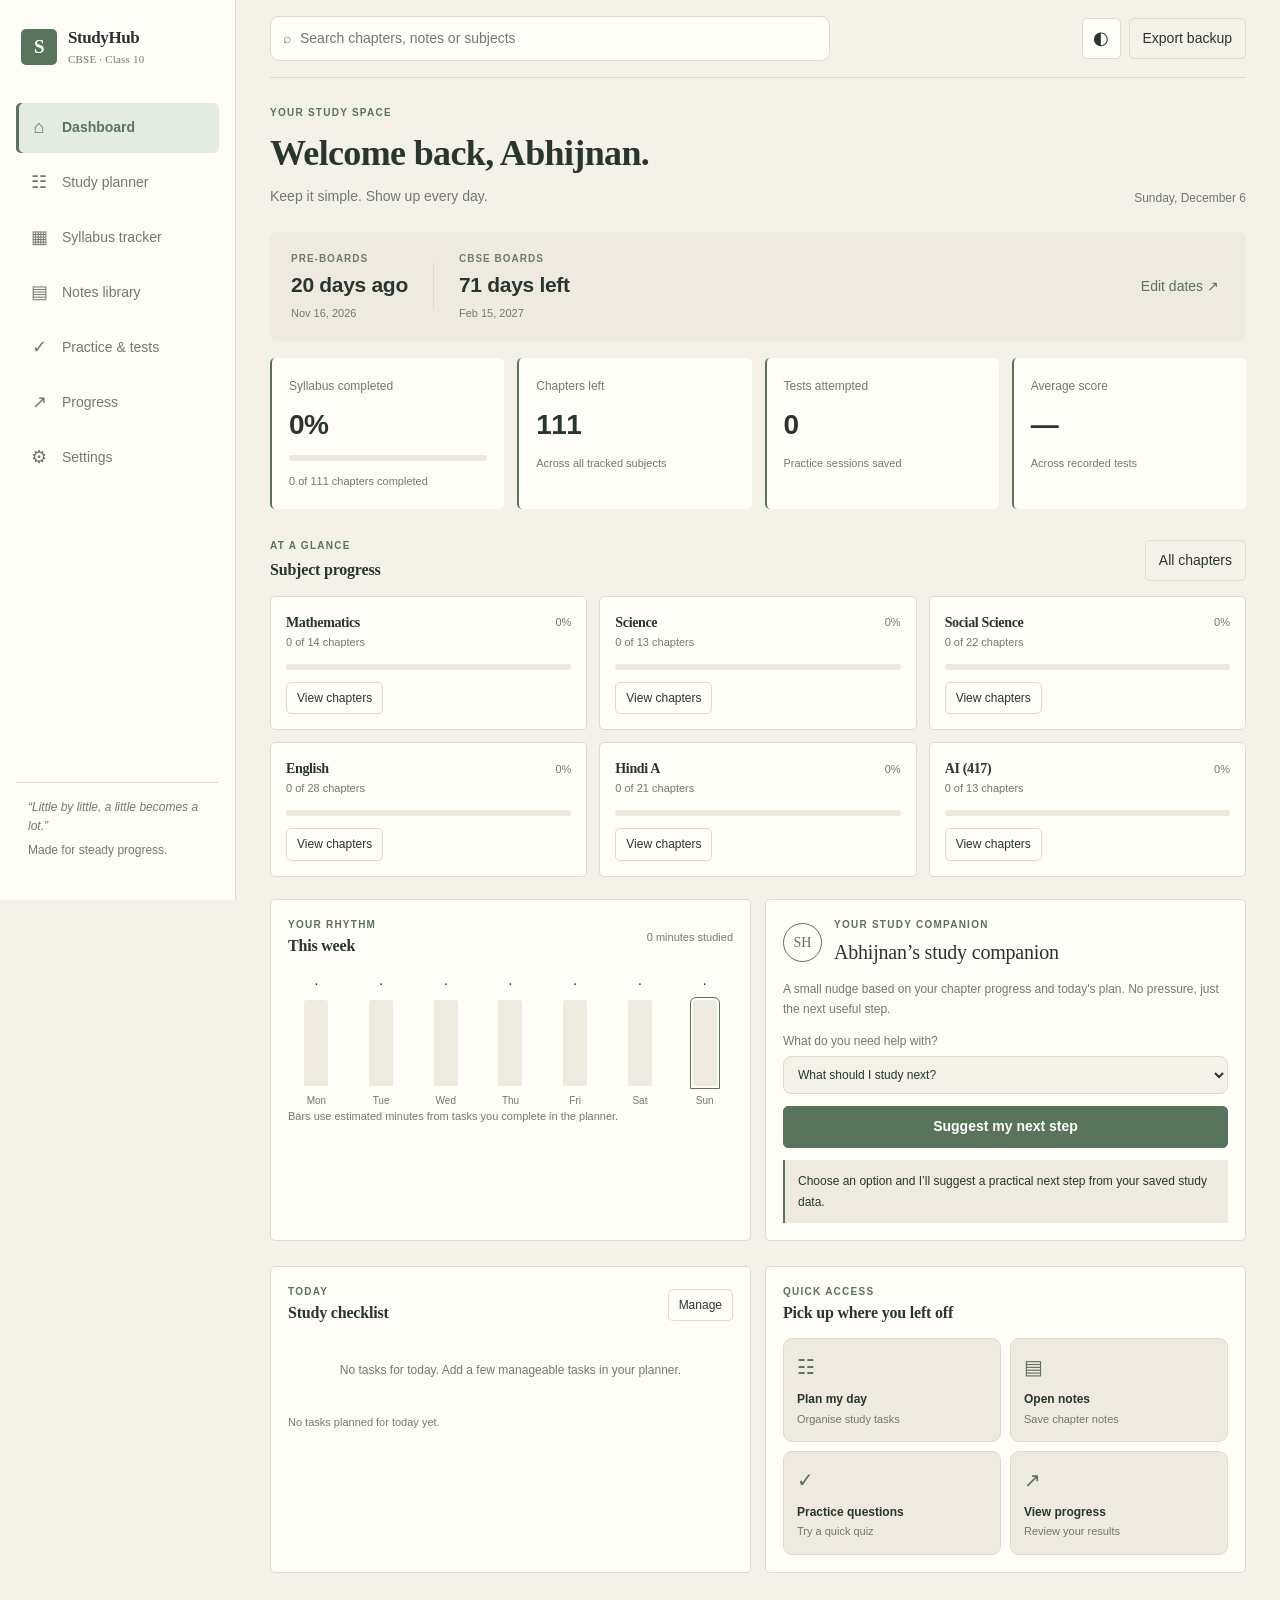
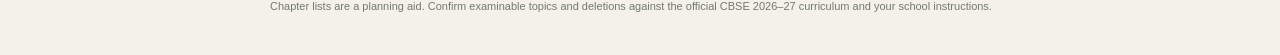
==== studyhub/index.html @ acb99107 "Fix StudyHub dynamic welcome heading" ====
<!doctype html>
<html lang="en">
<head>
  <meta charset="utf-8">
  <meta name="viewport" content="width=device-width, initial-scale=1">
  <meta name="description" content="A personal CBSE Class 10 study planner, syllabus tracker, notes library and practice log.">
  <title>StudyHub — Class 10</title>
  <link rel="stylesheet" href="style.css">
</head>
<body>
  <aside class="sidebar" id="sidebar">
    <a class="brand" href="#" data-page="dashboard"><span class="brand-mark">S</span><span>StudyHub<small>CBSE · Class 10</small></span></a>
    <nav class="nav" aria-label="Main navigation">
      <button class="nav-link active" data-page="dashboard"><span>⌂</span> Dashboard</button>
      <button class="nav-link" data-page="planner"><span>☷</span> Study planner</button>
      <button class="nav-link" data-page="syllabus"><span>▦</span> Syllabus tracker</button>
      <button class="nav-link" data-page="notes"><span>▤</span> Notes library</button>
      <button class="nav-link" data-page="practice"><span>✓</span> Practice & tests</button>
      <button class="nav-link" data-page="progress"><span>↗</span> Progress</button>
      <button class="nav-link" data-page="settings"><span>⚙</span> Settings</button>
    </nav>
    <div class="sidebar-bottom">
      <p>“Little by little, a little becomes a lot.”</p>
      <span>Made for steady progress.</span>
    </div>
  </aside>

  <main class="main">
    <header class="topbar">
      <button class="mobile-menu" id="mobileMenu" aria-label="Toggle navigation">☰</button>
      <label class="search-wrap"><span>⌕</span><input id="globalSearch" type="search" placeholder="Search chapters, notes or subjects"></label>
      <div class="top-actions">
        <button class="icon-button" id="themeToggle" title="Switch theme" aria-label="Switch theme">◐</button>
        <button class="button button-outline" id="exportData">Export backup</button>
      </div>
    </header>

    <section class="page active" id="page-dashboard">
      <div class="welcome-row">
        <div><p class="eyebrow">YOUR STUDY SPACE</p><h1 id="greeting">Welcome back, Student.</h1><p class="muted">Keep it simple. Show up every day.</p></div>
        <div class="date-label" id="todayLabel"></div>
      </div>
      <div class="exam-strip">
        <div><span class="exam-label">PRE-BOARDS</span><strong id="preboardCountdown">Set a date</strong><small id="preboardDateLabel">Add your exam date in settings</small></div>
        <div class="exam-divider"></div>
        <div><span class="exam-label">CBSE BOARDS</span><strong id="boardCountdown">Set a date</strong><small id="boardDateLabel">15 February 2027</small></div>
        <button class="text-button" data-open="settings">Edit dates ↗</button>
      </div>
      <div class="stats-grid">
        <article class="stat-card"><span class="stat-title">Syllabus completed</span><div class="stat-number" id="overallPercent">0%</div><div class="progress"><span id="overallProgressBar"></span></div><small id="chapterCountText">0 of 0 chapters completed</small></article>
        <article class="stat-card"><span class="stat-title">Chapters left</span><div class="stat-number" id="remainingCount">0</div><small>Across all tracked subjects</small></article>
        <article class="stat-card"><span class="stat-title">Tests attempted</span><div class="stat-number" id="testsAttempted">0</div><small>Practice sessions saved</small></article>
        <article class="stat-card"><span class="stat-title">Average score</span><div class="stat-number" id="averageScore">—</div><small>Across recorded tests</small></article>
      </div>

      <div class="section-heading"><div><p class="eyebrow">AT A GLANCE</p><h2>Subject progress</h2></div><button class="button button-outline" data-open="syllabus">All chapters</button></div>
      <div class="subject-grid" id="subjectOverview"></div>

      <div class="personal-study-row">
        <section class="panel week-panel">
          <div class="section-heading compact"><div><p class="eyebrow">YOUR RHYTHM</p><h2>This week</h2></div><span class="muted small-text" id="weekTotal">0 minutes studied</span></div>
          <div class="week-bars" id="weekBars" aria-label="Weekly completed study time"></div>
          <p class="muted small-text">Bars use estimated minutes from tasks you complete in the planner.</p>
        </section>
        <section class="panel assistant-panel">
          <div class="assistant-top"><span class="assistant-stamp">SH</span><div><p class="eyebrow">YOUR STUDY COMPANION</p><h2 id="assistantHeading">A little help for today</h2></div></div>
          <p class="muted assistant-intro">A small nudge based on your chapter progress and today's plan. No pressure, just the next useful step.</p>
          <label class="form-label assistant-label">What do you need help with?
            <select id="assistantIntent">
              <option value="next">What should I study next?</option>
              <option value="revise">Help me plan revision</option>
              <option value="weak">Find chapters I have not finished</option>
              <option value="motivate">I feel behind. Help me start.</option>
            </select>
          </label>
          <button class="button button-primary" id="askCompanion">Suggest my next step</button>
          <div id="assistantReply" class="assistant-reply" aria-live="polite">Choose an option and I’ll suggest a practical next step from your saved study data.</div>
        </section>
      </div>
      <div class="dashboard-bottom">
        <section class="panel">
          <div class="section-heading compact"><div><p class="eyebrow">TODAY</p><h2>Study checklist</h2></div><button class="button button-small" data-open="planner">Manage</button></div>
          <div id="dashboardTasks" class="task-list"></div>
          <p class="muted small-text" id="taskProgressText">Add a task to get started.</p>
        </section>
        <section class="panel">
          <div class="section-heading compact"><div><p class="eyebrow">QUICK ACCESS</p><h2>Pick up where you left off</h2></div></div>
          <div class="quick-links">
            <button data-open="planner"><span>☷</span><b>Plan my day</b><small>Organise study tasks</small></button>
            <button data-open="notes"><span>▤</span><b>Open notes</b><small>Save chapter notes</small></button>
            <button data-open="practice"><span>✓</span><b>Practice questions</b><small>Try a quick quiz</small></button>
            <button data-open="progress"><span>↗</span><b>View progress</b><small>Review your results</small></button>
          </div>
        </section>
      </div>
      <p class="disclaimer">Chapter lists are a planning aid. Confirm examinable topics and deletions against the official CBSE 2026–27 curriculum and your school instructions.</p>
    </section>

    <section class="page" id="page-planner">
      <div class="page-heading"><p class="eyebrow">MAKE TIME FOR WHAT MATTERS</p><h1>Study planner</h1><p class="muted">Add tasks, tick them off, and build a realistic daily routine.</p></div>
      <section class="panel">
        <h2 class="panel-title">Add a study task</h2>
        <form id="taskForm" class="form-grid">
          <label class="wide-field">Task name<input id="taskName" required maxlength="140" placeholder="e.g. Revise Carbon and its Compounds"></label>
          <label>Subject<select id="taskSubject"></select></label>
          <label>Study date<input id="taskDate" type="date" required></label>
          <label>Estimated time<select id="taskDuration"><option value="20">20 minutes</option><option value="30">30 minutes</option><option value="45" selected>45 minutes</option><option value="60">1 hour</option><option value="90">1.5 hours</option><option value="120">2 hours</option></select></label>
          <div class="form-actions"><button class="button button-primary" type="submit">Add task</button><button class="button button-outline" type="button" id="suggestTasks">Suggest unfinished chapters</button></div>
        </form>
      </section>
      <section class="panel section-gap"><div class="section-heading compact"><div><h2>Your tasks</h2><p class="muted small-text">Tasks are stored in this browser.</p></div><select id="taskFilter" class="select-small"><option value="all">All tasks</option><option value="today">Today</option><option value="open">Not completed</option><option value="done">Completed</option></select></div><div id="plannerTasks" class="task-list"></div></section>
    </section>

    <section class="page" id="page-syllabus">
      <div class="page-heading"><p class="eyebrow">ONE CHAPTER AT A TIME</p><h1>Syllabus tracker</h1><p class="muted">Mark chapters as completed to update your overall progress.</p></div>
      <div class="filter-row"><label class="search-wrap"><span>⌕</span><input id="chapterSearch" type="search" placeholder="Find a chapter"></label><select id="subjectFilter"></select><select id="statusFilter"><option value="all">All statuses</option><option value="todo">To do</option><option value="done">Completed</option></select></div>
      <div class="panel"><div class="section-heading compact"><div><h2 id="syllabusHeading">All subjects</h2><p class="muted small-text" id="syllabusCount"></p></div><button class="button button-outline button-small" id="markVisible">Mark visible complete</button></div><div id="chapterList" class="chapter-list"></div></div>
    </section>

    <section class="page" id="page-notes">
      <div class="page-heading"><p class="eyebrow">YOUR PERSONAL REFERENCE</p><h1>Notes library</h1><p class="muted">Keep summaries, formulas, definitions and mistakes in one place.</p></div>

      <section class="panel prepared-notes-panel">
        <div class="prepared-note-heading">
          <div><p class="eyebrow">THE REVISION DESK</p><h2>Chapter notes, ready when you are</h2><p class="muted">Concise original notes, key points and a practice prompt for every chapter in the tracker.</p></div>
          <span class="note-library-mark">Study<br>notes</span>
        </div>
        <div class="guide-controls">
          <label class="form-label">Subject<select id="guideSubject"></select></label>
          <label class="form-label">Chapter<select id="guideChapter"></select></label>
        </div>
        <article id="guideContent" class="guide-content"><p class="muted">Choose a subject and chapter to read the notes.</p></article>
        <div class="guide-actions">
          <button class="button button-primary" id="copyGuideToEditor">Copy to my notes editor</button>
          <button class="button button-outline" id="downloadGuideNote">Download notes (.txt)</button>
          <button class="button button-outline" id="scheduleGuideRevision">Add revision task</button>
        </div>
        <p class="guide-disclaimer">Original revision summaries for learning support. Confirm examinable topics against the official CBSE 2026–27 syllabus and your school’s instructions.</p>
      </section>
      <div class="notes-layout">
        <section class="panel">
          <label class="form-label">Subject<select id="notesSubject"></select></label>
          <label class="form-label">Chapter<select id="notesChapter"></select></label>
          <label class="form-label">Your notes<textarea id="notesEditor" rows="14" placeholder="Write your notes here. Changes are saved when you press Save notes."></textarea></label>
          <div class="form-actions"><button class="button button-primary" id="saveNotes">Save notes</button><button class="button button-outline" id="insertNotesTemplate">Insert revision template</button></div>
          <p class="small-text muted" id="notesStatus">Notes are saved locally in your browser.</p>
        </section>
        <aside class="panel note-guide"><h2>Simple revision template</h2><ol><li><b>Main idea</b><br><span class="muted">Explain the concept in your own words.</span></li><li><b>Key facts and formulas</b><br><span class="muted">Keep essentials easy to scan.</span></li><li><b>Examples and diagrams</b><br><span class="muted">Add one useful example.</span></li><li><b>Mistakes to avoid</b><br><span class="muted">Record errors from practice.</span></li><li><b>Revise again</b><br><span class="muted">Write the next revision date.</span></li></ol></aside>
      </div>
    </section>

    <section class="page" id="page-practice">
      <div class="page-heading"><p class="eyebrow">PRACTICE MAKES PROGRESS</p><h1>Practice & tests</h1><p class="muted">Use the starter quizzes for quick revision, or record a score from a test you completed offline.</p></div>
      <div class="quiz-options">
        <article class="panel"><span class="option-icon">01</span><h2>Daily practice</h2><p class="muted">A short mixed set for a daily check-in.</p><button class="button button-primary" data-quiz="daily">Start practice</button></article>
        <article class="panel"><span class="option-icon">02</span><h2>Maths & Science</h2><p class="muted">Starter questions from core concepts.</p><button class="button button-primary" data-quiz="stem">Start practice</button></article>
        <article class="panel"><span class="option-icon">03</span><h2>AI & English</h2><p class="muted">Check basic concepts and terminology.</p><button class="button button-primary" data-quiz="aiEnglish">Start practice</button></article>
      </div>
      <section class="panel section-gap"><div class="section-heading compact"><div><h2 id="quizTitle">Your quiz</h2><p class="muted small-text" id="quizSubtitle">Choose a practice set above.</p></div></div><div id="quizArea" class="muted">Questions and feedback will appear here.</div></section>
      <section class="panel section-gap"><h2>Record an external test</h2><form id="recordTestForm" class="form-grid"><label>Test name<input id="recordName" required placeholder="e.g. School Science test"></label><label>Test date<input id="recordDate" type="date" required></label><label>Marks obtained<input id="recordScore" type="number" min="0" step="0.5" required></label><label>Total marks<input id="recordTotal" type="number" min="1" step="0.5" value="80" required></label><div class="form-actions"><button class="button button-primary" type="submit">Save test result</button></div></form></section>
    </section>

    <section class="page" id="page-progress">
      <div class="page-heading"><p class="eyebrow">LOOK BACK TO MOVE FORWARD</p><h1>Progress report</h1><p class="muted">Review chapter completion and recorded test performance.</p></div>
      <div class="stats-grid three-stats"><article class="stat-card"><span class="stat-title">Tests recorded</span><div class="stat-number" id="progressTestCount">0</div></article><article class="stat-card"><span class="stat-title">Average percentage</span><div class="stat-number" id="progressAverage">—</div></article><article class="stat-card"><span class="stat-title">Best result</span><div class="stat-number" id="progressBest">—</div></article></div>
      <section class="panel section-gap"><h2>Subject completion</h2><div id="subjectProgressRows"></div></section>
      <section class="panel section-gap"><div class="section-heading compact"><h2>Test history</h2><button class="button button-outline button-small" id="clearTestHistory">Clear history</button></div><div id="testHistory"></div></section>
    </section>

    <section class="page" id="page-settings">
      <div class="page-heading"><p class="eyebrow">MAKE STUDYHUB YOURS</p><h1>Settings</h1><p class="muted">Set your exam dates and choose how the site looks.</p></div>
      <section class="panel settings-panel">
        <form id="settingsForm">
          <label class="form-label">Your name<input id="studentName" type="text" maxlength="40" placeholder="Enter your name"></label>
          <label class="form-label">Pre-Board date<input id="preboardDate" type="date"></label>
          <label class="form-label">CBSE Board exam target date<input id="boardDate" type="date"></label>
          <label class="form-label">Daily study target<select id="dailyTarget"><option value="2">2 hours</option><option value="3">3 hours</option><option value="4">4 hours</option><option value="5">5 hours</option><option value="6">6 hours</option><option value="7">7 hours</option></select></label>
          <label class="form-label">Your study companion<select id="assistantStyle"><option value="gentle">Gentle and encouraging</option><option value="direct">Short and direct</option></select></label>
          <label class="form-label">Appearance<select id="themeSelect"><option value="light">Light</option><option value="dark">Dark</option></select></label>
          <div class="form-actions"><button class="button button-primary" type="submit">Save settings</button><button class="button button-outline" type="button" id="resetChapters">Reset chapter checkmarks</button></div>
        </form>
        <div class="info-box"><b>About your data</b><p>Your notes, tasks and progress stay in this browser on this device. Use Export backup before clearing browser data. Cloud sync and AI-generated notes are not included in this local version.</p></div>
        <p class="muted small-text">Check the <a href="https://cbseacademic.nic.in/curriculum_2027.html" target="_blank" rel="noopener">official CBSE 2026–27 curriculum</a> and your school's instructions for the final examinable syllabus.</p>
      </section>
    </section>
  </main>
  <div id="toast" class="toast" role="status" aria-live="polite"></div>
  <script src="notes-data.js"></script>
  <script src="app.js"></script>
</body>
</html>
---- studyhub/style.css ----
/* StudyHub: calm, minimal visual system */
:root{color-scheme:light;--bg:#f5f7fa;--surface:#fff;--surface-soft:#f8fafc;--text:#202b3c;--muted:#748094;--line:#e2e7ee;--accent:#3869bd;--accent-soft:#eaf1fd;--success:#31866b;--warning:#9b6c20;--shadow:0 4px 18px rgba(28,45,72,.035)}
:root[data-theme="dark"]{color-scheme:dark;--bg:#111820;--surface:#19232e;--surface-soft:#202d39;--text:#edf2f7;--muted:#a0adbc;--line:#2d3a48;--accent:#8bb5ff;--accent-soft:#263b58;--success:#75c9a8;--warning:#f0c477;--shadow:0 4px 18px rgba(0,0,0,.08)}
*{box-sizing:border-box}body{margin:0;background:var(--bg);color:var(--text);font:14px/1.55 Inter,-apple-system,BlinkMacSystemFont,"Segoe UI",sans-serif}button,input,select,textarea{font:inherit}button{cursor:pointer}button:focus-visible,input:focus-visible,select:focus-visible,textarea:focus-visible{outline:2px solid var(--accent);outline-offset:2px}a{color:var(--accent)}.sidebar{position:fixed;inset:0 auto 0 0;width:236px;background:var(--surface);border-right:1px solid var(--line);padding:25px 16px;display:flex;flex-direction:column;z-index:5}.brand{display:flex;align-items:center;gap:11px;text-decoration:none;color:var(--text);font-size:17px;font-weight:750;margin:0 5px 35px}.brand small{display:block;color:var(--muted);font-size:11px;font-weight:450;letter-spacing:.2px}.brand-mark{width:36px;height:36px;border-radius:10px;background:var(--accent-soft);color:var(--accent);display:grid;place-items:center;font-size:19px;font-weight:800}.nav{display:grid;gap:5px}.nav-link{border:0;background:transparent;text-align:left;padding:11px 13px;border-radius:9px;color:var(--muted);display:flex;gap:13px;align-items:center}.nav-link span{font-size:18px;width:20px;text-align:center}.nav-link:hover{background:var(--surface-soft);color:var(--text)}.nav-link.active{background:var(--accent-soft);color:var(--accent);font-weight:650}.sidebar-bottom{margin-top:auto;padding:15px 12px;border-top:1px solid var(--line);color:var(--muted);font-size:12px}.sidebar-bottom p{font-style:italic;margin:0 0 6px}.main{margin-left:236px;padding:0 34px 40px;max-width:1650px}.topbar{height:78px;display:flex;align-items:center;gap:15px;border-bottom:1px solid var(--line);margin-bottom:27px}.search-wrap{display:flex;align-items:center;gap:9px;max-width:560px;width:100%;background:var(--surface);border:1px solid var(--line);border-radius:9px;padding:0 12px;color:var(--muted)}.search-wrap input{border:0;outline:none!important;background:transparent;color:var(--text);padding:11px 0;width:100%;min-width:0}.top-actions{display:flex;gap:8px;margin-left:auto}.button,.icon-button{border:1px solid var(--line);border-radius:8px;background:var(--surface);color:var(--text);padding:9px 13px}.button:hover,.icon-button:hover{border-color:var(--accent)}.button-primary{background:var(--accent);border-color:var(--accent);color:white;font-weight:650}.button-outline{background:transparent}.button-small{font-size:12px;padding:6px 10px}.icon-button{font-size:18px;width:39px;padding:6px}.mobile-menu{display:none;background:transparent;border:0;color:var(--text);font-size:21px}.page{display:none}.page.active{display:block}.welcome-row{display:flex;align-items:flex-end;justify-content:space-between;gap:20px;margin-bottom:24px}.eyebrow{font-size:10px;letter-spacing:1.4px;font-weight:750;color:var(--accent);margin:0 0 5px}.welcome-row h1,.page-heading h1{font-size:28px;letter-spacing:-.65px;margin:0;font-weight:730}.muted{color:var(--muted)}.welcome-row p.muted,.page-heading p.muted{margin:5px 0 0}.date-label{color:var(--muted);font-size:12px}.exam-strip{background:var(--surface);border:1px solid var(--line);border-radius:12px;padding:18px 20px;display:flex;align-items:center;gap:25px;margin-bottom:17px}.exam-strip>div:not(.exam-divider){display:grid;gap:3px}.exam-label{font-size:10px;font-weight:750;letter-spacing:1px;color:var(--muted)}.exam-strip strong{font-size:21px;letter-spacing:-.3px}.exam-strip small{color:var(--muted);font-size:11px}.exam-divider{height:47px;width:1px;background:var(--line)}.text-button{border:0;background:transparent;color:var(--accent);margin-left:auto}.stats-grid{display:grid;grid-template-columns:repeat(4,minmax(0,1fr));gap:13px;margin-bottom:29px}.stat-card,.panel{background:var(--surface);border:1px solid var(--line);border-radius:12px;padding:17px;box-shadow:var(--shadow)}.stat-title{color:var(--muted);font-size:12px}.stat-number{font-size:28px;font-weight:750;letter-spacing:-.6px;margin:6px 0}.stat-card small{font-size:11px;color:var(--muted)}.progress{height:5px;background:var(--line);border-radius:20px;overflow:hidden;margin:9px 0}.progress span{display:block;height:100%;width:0;background:var(--accent);border-radius:20px;transition:width .2s}.section-heading{display:flex;align-items:center;justify-content:space-between;gap:12px;margin-bottom:13px}.section-heading h2,.panel h2{font-size:16px;letter-spacing:-.2px;margin:0}.section-heading.compact{margin-bottom:12px}.section-heading.compact .eyebrow{margin-bottom:2px}.subject-grid{display:grid;grid-template-columns:repeat(3,minmax(0,1fr));gap:12px}.subject-card{background:var(--surface);border:1px solid var(--line);border-radius:11px;padding:15px}.subject-card-top{display:flex;justify-content:space-between;gap:10px;align-items:center}.subject-card h3{font-size:14px;margin:0;font-weight:680}.subject-count{color:var(--muted);font-size:11px}.subject-card .progress{margin:13px 0 5px}.subject-card button{margin-top:7px}.dashboard-bottom{display:grid;grid-template-columns:1fr 1fr;gap:14px;margin-top:25px}.panel-title{margin:0 0 12px!important}.quick-links{display:grid;grid-template-columns:1fr 1fr;gap:9px}.quick-links button{background:var(--surface-soft);border:1px solid var(--line);border-radius:9px;padding:13px;text-align:left;color:var(--text)}.quick-links span{display:block;color:var(--accent);font-size:20px;margin-bottom:7px}.quick-links b,.quick-links small{display:block}.quick-links b{font-size:12px}.quick-links small{font-size:11px;color:var(--muted);margin-top:2px}.task-list{display:grid}.task-row{display:flex;gap:10px;align-items:flex-start;padding:11px 0;border-bottom:1px solid var(--line)}.task-row:last-child{border-bottom:0}.task-row input{margin-top:5px;accent-color:var(--accent)}.task-copy{flex:1;min-width:0}.task-copy b{font-size:13px;font-weight:580;display:block;overflow-wrap:anywhere}.task-copy small{display:block;color:var(--muted);font-size:11px;margin-top:2px}.task-row.completed .task-copy b{text-decoration:line-through;color:var(--muted)}.task-delete{border:0;background:transparent;color:var(--muted);font-size:17px;padding:0 5px}.small-text{font-size:11px}.disclaimer{font-size:11px;color:var(--muted);margin:25px 0 0}.page-heading{margin-bottom:22px}.page-heading h1{margin-bottom:5px}.section-gap{margin-top:17px}.form-grid{display:grid;grid-template-columns:repeat(2,minmax(0,1fr));gap:13px}.form-grid label,.form-label{display:grid;gap:6px;font-size:12px;color:var(--muted)}.form-grid input,.form-grid select,.form-label input,.form-label select,.form-label textarea,.select-small,.filter-row select{width:100%;border:1px solid var(--line);background:var(--bg);border-radius:8px;padding:10px;color:var(--text);min-width:0}.wide-field{grid-column:1/-1}.form-actions{grid-column:1/-1;display:flex;gap:8px;flex-wrap:wrap}.filter-row{display:flex;gap:10px;margin-bottom:15px}.filter-row .search-wrap{flex:1;max-width:none}.filter-row select{width:auto;max-width:220px}.select-small{width:auto;padding:7px 9px}.chapter-list{display:grid;gap:7px}.chapter-row{display:flex;gap:11px;align-items:flex-start;padding:12px;border:1px solid var(--line);border-radius:9px}.chapter-row input{margin-top:4px;accent-color:var(--accent)}.chapter-copy{flex:1}.chapter-copy b{font-weight:570;font-size:13px}.chapter-copy small{display:block;color:var(--muted);font-size:11px}.status-label{font-size:10px;border:1px solid var(--line);padding:3px 7px;border-radius:20px;color:var(--muted);white-space:nowrap}.notes-layout{display:grid;grid-template-columns:1.5fr .8fr;gap:15px}.form-label{margin-bottom:13px}.form-label textarea{resize:vertical;line-height:1.65}.note-guide ol{padding-left:20px}.note-guide li{margin:0 0 15px}.note-guide li span{font-size:12px}.quiz-options{display:grid;grid-template-columns:repeat(3,minmax(0,1fr));gap:13px}.quiz-options .panel{padding:18px}.option-icon{display:inline-grid;place-items:center;width:34px;height:34px;border-radius:8px;background:var(--accent-soft);color:var(--accent);font-weight:750;margin-bottom:13px}.quiz-options h2{margin-bottom:6px}.quiz-options p{min-height:40px;font-size:12px}.quiz-options .button{margin-top:8px}.question{border:1px solid var(--line);border-radius:10px;padding:14px;margin:10px 0}.question h3{font-size:14px;margin:0 0 10px}.answer-option{display:block;margin:8px 0;color:var(--text);font-size:13px}.answer-option input{margin-right:7px;accent-color:var(--accent)}.feedback{padding:10px;border-radius:8px;background:var(--surface-soft);margin-top:10px;font-size:12px}.info-box{background:var(--surface-soft);padding:13px;border-radius:9px;margin:18px 0;font-size:12px}.info-box p{color:var(--muted);margin-bottom:0}.settings-panel{max-width:700px}.settings-panel form{max-width:500px}.settings-panel .form-label{margin-bottom:15px}.subject-progress-row{margin:15px 0}.subject-progress-row .row{display:flex;justify-content:space-between;font-size:12px}.test-row{display:flex;justify-content:space-between;gap:10px;padding:12px 0;border-bottom:1px solid var(--line)}.test-row:last-child{border-bottom:0}.test-row small{display:block;color:var(--muted);font-size:11px}.empty-state{padding:23px 10px;text-align:center;color:var(--muted);font-size:12px}.toast{position:fixed;bottom:20px;right:20px;background:var(--text);color:var(--surface);padding:11px 16px;border-radius:9px;box-shadow:var(--shadow);opacity:0;transform:translateY(8px);pointer-events:none;transition:.2s;z-index:10}.toast.show{opacity:1;transform:translateY(0)}.three-stats{grid-template-columns:repeat(3,minmax(0,1fr))}.hidden{display:none!important}
@media(max-width:1100px){.main{padding:0 22px 30px}.subject-grid{grid-template-columns:repeat(2,minmax(0,1fr))}.stats-grid{grid-template-columns:repeat(2,minmax(0,1fr))}.dashboard-bottom{grid-template-columns:1fr}.notes-layout{grid-template-columns:1fr}}
@media(max-width:760px){.sidebar{transform:translateX(-100%);transition:transform .2s;width:245px;box-shadow:var(--shadow)}.sidebar.open{transform:translateX(0)}.main{margin-left:0;padding:0 15px 28px}.topbar{height:65px;margin-bottom:22px}.mobile-menu{display:block}.top-actions .button{font-size:11px;padding:8px}.welcome-row{align-items:flex-start;flex-direction:column}.welcome-row h1,.page-heading h1{font-size:24px}.exam-strip{gap:12px;padding:15px;flex-wrap:wrap}.exam-strip strong{font-size:18px}.exam-divider{height:42px}.text-button{margin-left:0}.stats-grid{gap:9px}.stat-card{padding:13px}.stat-number{font-size:24px}.subject-grid{gap:9px}.subject-card{padding:12px}.filter-row{flex-wrap:wrap}.filter-row .search-wrap{flex-basis:100%}.filter-row select{flex:1;max-width:none}.quiz-options{grid-template-columns:1fr}.quiz-options p{min-height:0}.form-grid{grid-template-columns:1fr}.wide-field,.form-actions{grid-column:auto}.three-stats{grid-template-columns:1fr}.date-label{display:none}}

/* Warm editorial refresh and prepared chapter-notes reader */
:root{
  --bg:#f6f4ee;--surface:#fffdf8;--surface-soft:#f1efe7;--text:#29342e;
  --muted:#72786f;--line:#e5e1d6;--accent:#55745b;--accent-soft:#e8eee5;
  --success:#38795b;--warning:#986c30;--shadow:0 4px 20px rgba(47,57,42,.035)
}
:root[data-theme="dark"]{
  --bg:#1c2420;--surface:#242e28;--surface-soft:#2b3730;--text:#f2f0e7;
  --muted:#b1b8aa;--line:#3b473e;--accent:#a6c09f;--accent-soft:#35473a;
  --success:#92c5a0;--warning:#e7c18b;--shadow:0 4px 20px rgba(0,0,0,.10)
}
body{font-family:Inter,-apple-system,BlinkMacSystemFont,"Segoe UI",sans-serif;letter-spacing:.005em}
h1,h2,h3,.brand{font-family:Georgia,"Times New Roman",serif;letter-spacing:-.025em}
.welcome-row h1,.page-heading h1{font-size:clamp(28px,3vw,36px);font-weight:600}
.eyebrow{letter-spacing:1.25px}
.sidebar{background:var(--surface)}
.brand-mark{border-radius:50%;background:var(--accent);color:#fff}
.nav-link{border-radius:7px}
.nav-link.active{background:var(--accent-soft);color:var(--accent)}
.exam-strip{border-radius:7px;background:var(--surface-soft);box-shadow:none}
.stat-card,.panel,.subject-card{border-radius:8px;box-shadow:none}
.stat-card{border-top:2px solid var(--accent)}
.subject-card{transition:transform .16s ease,border-color .16s ease}
.subject-card:hover{transform:translateY(-2px);border-color:var(--accent)}
.button,.icon-button{border-radius:7px}
.button-primary{background:var(--accent);border-color:var(--accent)}
.progress span{background:var(--accent)}
.prepared-notes-panel{margin-bottom:17px;padding:clamp(17px,3vw,28px);background:var(--surface);border:1px solid var(--line)}
.prepared-note-heading{display:flex;justify-content:space-between;align-items:flex-start;gap:18px;border-bottom:1px solid var(--line);padding-bottom:18px;margin-bottom:15px}
.prepared-note-heading h2{font-size:clamp(21px,2vw,27px);font-weight:600;margin:0 0 5px}
.prepared-note-heading p.muted{max-width:640px;margin:0}
.note-library-mark{display:grid;place-items:center;min-width:68px;min-height:68px;border-radius:50%;background:var(--accent-soft);color:var(--accent);font-family:Georgia,serif;font-size:15px;line-height:1.08;text-align:center;transform:rotate(5deg)}
.guide-controls{display:grid;grid-template-columns:minmax(180px,.6fr) minmax(240px,1.4fr);gap:13px;margin-bottom:14px}
.guide-controls .form-label{margin:0}
.guide-content{background:var(--surface-soft);padding:clamp(17px,3vw,28px);border-radius:7px;line-height:1.8}
.guide-content .guide-label{color:var(--accent);font-size:10px;font-weight:800;letter-spacing:1.4px;text-transform:uppercase}
.guide-content h3{font-size:clamp(23px,2.5vw,31px);line-height:1.2;margin:4px 0 12px;font-weight:600}
.guide-content .guide-overview{font-size:16px;line-height:1.75;margin:0 0 19px}
.guide-content h4{font-size:14px;text-transform:uppercase;letter-spacing:.6px;margin:20px 0 8px;font-family:Inter,sans-serif}
.guide-content ul{padding-left:20px;margin:0}
.guide-content li{padding:0 0 9px 3px}
.guide-practice{background:var(--surface);border-left:3px solid var(--accent);padding:13px 16px;margin-top:20px}
.guide-practice strong{display:block;font-size:12px;letter-spacing:.7px;text-transform:uppercase;color:var(--accent)}
.guide-practice p{margin:4px 0 0}
.guide-actions{display:flex;gap:8px;flex-wrap:wrap;margin-top:14px}
.guide-disclaimer{font-size:11px;color:var(--muted);margin:13px 0 0}
.notes-layout .panel{align-self:start}
.note-guide{background:var(--surface-soft)}
.info-box{background:var(--surface-soft)}
@media(max-width:650px){.guide-controls{grid-template-columns:1fr}.prepared-note-heading{align-items:center}.note-library-mark{min-width:55px;min-height:55px;font-size:13px}.guide-actions .button{width:100%}}
@media print{.sidebar,.topbar,.guide-controls,.guide-actions,.footer,.form-actions{display:none!important}.main{margin:0;padding:0}.page{display:none!important}#page-notes{display:block!important}.prepared-notes-panel{border:0;box-shadow:none}.guide-content{background:white;color:#222}.guide-content p,.guide-content li{color:#222}}


/* A hand-tuned study journal: paper tones, sage green, restrained bars */
:root{
 --bg:#f4f1e9;--surface:#fffdf8;--surface-soft:#eeeae0;--text:#29352f;
 --muted:#717a70;--line:#dfdacd;--accent:#58745a;--accent-soft:#e4ebe0;
 --success:#367758;--warning:#91672a;--shadow:0 2px 7px rgba(39,50,39,.025)
}
:root[data-theme="dark"]{
 --bg:#1b231f;--surface:#242e28;--surface-soft:#2d3830;--text:#f0eee5;
 --muted:#aab4a8;--line:#3b473e;--accent:#abc4a3;--accent-soft:#35473a;
 --success:#8fcea3;--warning:#dfbb84;--shadow:0 2px 7px rgba(0,0,0,.08)
}
body{font-family:Inter,-apple-system,BlinkMacSystemFont,"Segoe UI",sans-serif;letter-spacing:0}
h1,h2,h3,.brand{font-family:Georgia,"Times New Roman",serif;letter-spacing:-.025em}
.sidebar{box-shadow:none}.brand-mark{border-radius:5px;background:var(--accent);color:#fff}
.nav-link{border-radius:5px}.nav-link.active{background:var(--accent-soft);box-shadow:inset 3px 0 var(--accent)}
.exam-strip{background:var(--surface-soft);border-color:transparent}
.stat-card,.panel,.subject-card{border-radius:5px;box-shadow:none}
.stat-card{border:0;border-left:2px solid var(--accent);background:var(--surface)}
.progress{height:6px;border-radius:2px;background:var(--surface-soft)}
.progress span{border-radius:2px;background:var(--accent)}
.subject-card{transition:border-color .15s ease}.subject-card:hover{transform:none;border-color:var(--accent)}
.button,.icon-button{border-radius:5px}.button-primary{background:var(--accent);border-color:var(--accent);color:#fff}
.personal-study-row{display:grid;grid-template-columns:1fr 1fr;gap:14px;margin:22px 0 0}
.week-panel,.assistant-panel{min-width:0}
.week-bars{height:126px;display:grid;grid-template-columns:repeat(7,minmax(0,1fr));gap:10px;align-items:end;padding:6px 1px 0}
.week-day{height:100%;display:flex;flex-direction:column;align-items:center;justify-content:flex-end;gap:7px;min-width:0}
.week-track{height:86px;width:min(24px,100%);display:flex;align-items:flex-end;background:var(--surface-soft);border-radius:3px 3px 0 0;overflow:hidden}
.week-fill{display:block;width:100%;min-height:0;background:var(--accent);border-radius:3px 3px 0 0;transition:height .25s ease}
.week-day.today .week-track{outline:1px solid var(--accent);outline-offset:2px}
.week-day small{font-size:10px;color:var(--muted)}.week-day strong{font-size:10px;font-weight:600}
.assistant-top{display:flex;align-items:center;gap:12px;margin-bottom:9px}
.assistant-stamp{width:39px;height:39px;flex:0 0 auto;border:1px solid var(--accent);border-radius:50%;display:grid;place-items:center;color:var(--accent);font-family:Georgia,serif;font-size:14px}
.assistant-top h2{font-size:20px;font-weight:500;margin:0}
.assistant-intro{font-size:12px;line-height:1.65}.assistant-label{margin:12px 0}
.assistant-panel .button{width:100%}.assistant-reply{margin-top:12px;border-left:2px solid var(--accent);padding:11px 13px;background:var(--surface-soft);font-size:12px;line-height:1.7;white-space:pre-line}
.settings-panel #settingsForm{display:grid;grid-template-columns:1fr 1fr;gap:0 14px}
.settings-panel #settingsForm .form-actions{grid-column:1/-1}.settings-panel #settingsForm .form-label{align-self:start}
#studentName{text-transform:none}
@media(max-width:900px){.personal-study-row{grid-template-columns:1fr}}
@media(max-width:650px){.settings-panel #settingsForm{grid-template-columns:1fr}.settings-panel #settingsForm .form-actions{grid-column:auto}.week-bars{gap:6px}}
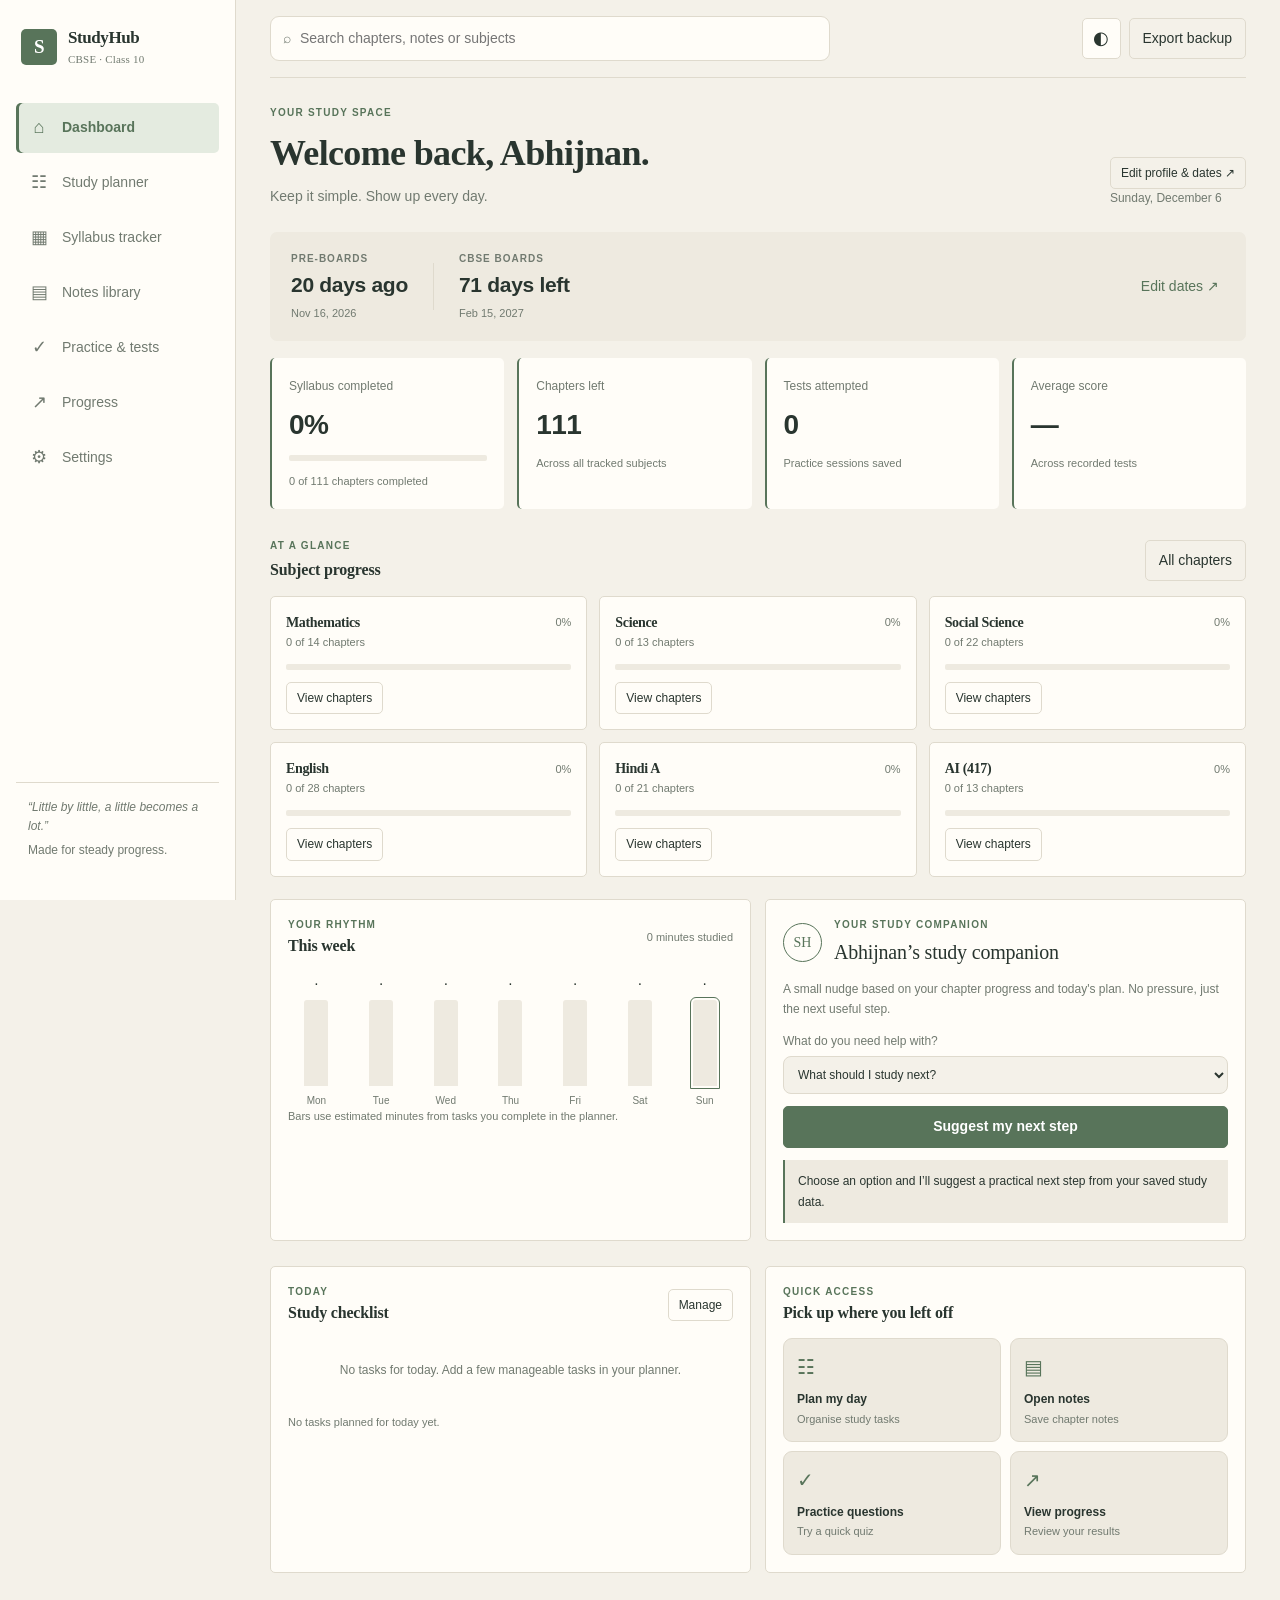
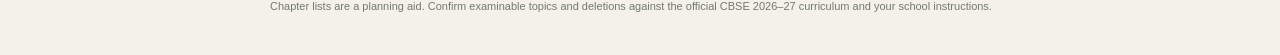
==== commit f0fae62d: "Make student profile editing easier in StudyHub" ====
--- a/studyhub/index.html
+++ b/studyhub/index.html
@@ -38,7 +38,7 @@
     <section class="page active" id="page-dashboard">
       <div class="welcome-row">
         <div><p class="eyebrow">YOUR STUDY SPACE</p><h1 id="greeting">Welcome back, Student.</h1><p class="muted">Keep it simple. Show up every day.</p></div>
-        <div class="date-label" id="todayLabel"></div>
+        <div class="welcome-actions"><button class="button button-outline button-small" data-open="settings">Edit profile & dates ↗</button><div class="date-label" id="todayLabel"></div></div>
       </div>
       <div class="exam-strip">
         <div><span class="exam-label">PRE-BOARDS</span><strong id="preboardCountdown">Set a date</strong><small id="preboardDateLabel">Add your exam date in settings</small></div>
@@ -171,7 +171,7 @@
       <div class="page-heading"><p class="eyebrow">MAKE STUDYHUB YOURS</p><h1>Settings</h1><p class="muted">Set your exam dates and choose how the site looks.</p></div>
       <section class="panel settings-panel">
         <form id="settingsForm">
-          <label class="form-label">Your name<input id="studentName" type="text" maxlength="40" placeholder="Enter your name"></label>
+          <label class="form-label">Your name<input id="studentName" type="text" maxlength="40" autocomplete="name" placeholder="Enter your name"></label>
           <label class="form-label">Pre-Board date<input id="preboardDate" type="date"></label>
           <label class="form-label">CBSE Board exam target date<input id="boardDate" type="date"></label>
           <label class="form-label">Daily study target<select id="dailyTarget"><option value="2">2 hours</option><option value="3">3 hours</option><option value="4">4 hours</option><option value="5">5 hours</option><option value="6">6 hours</option><option value="7">7 hours</option></select></label>
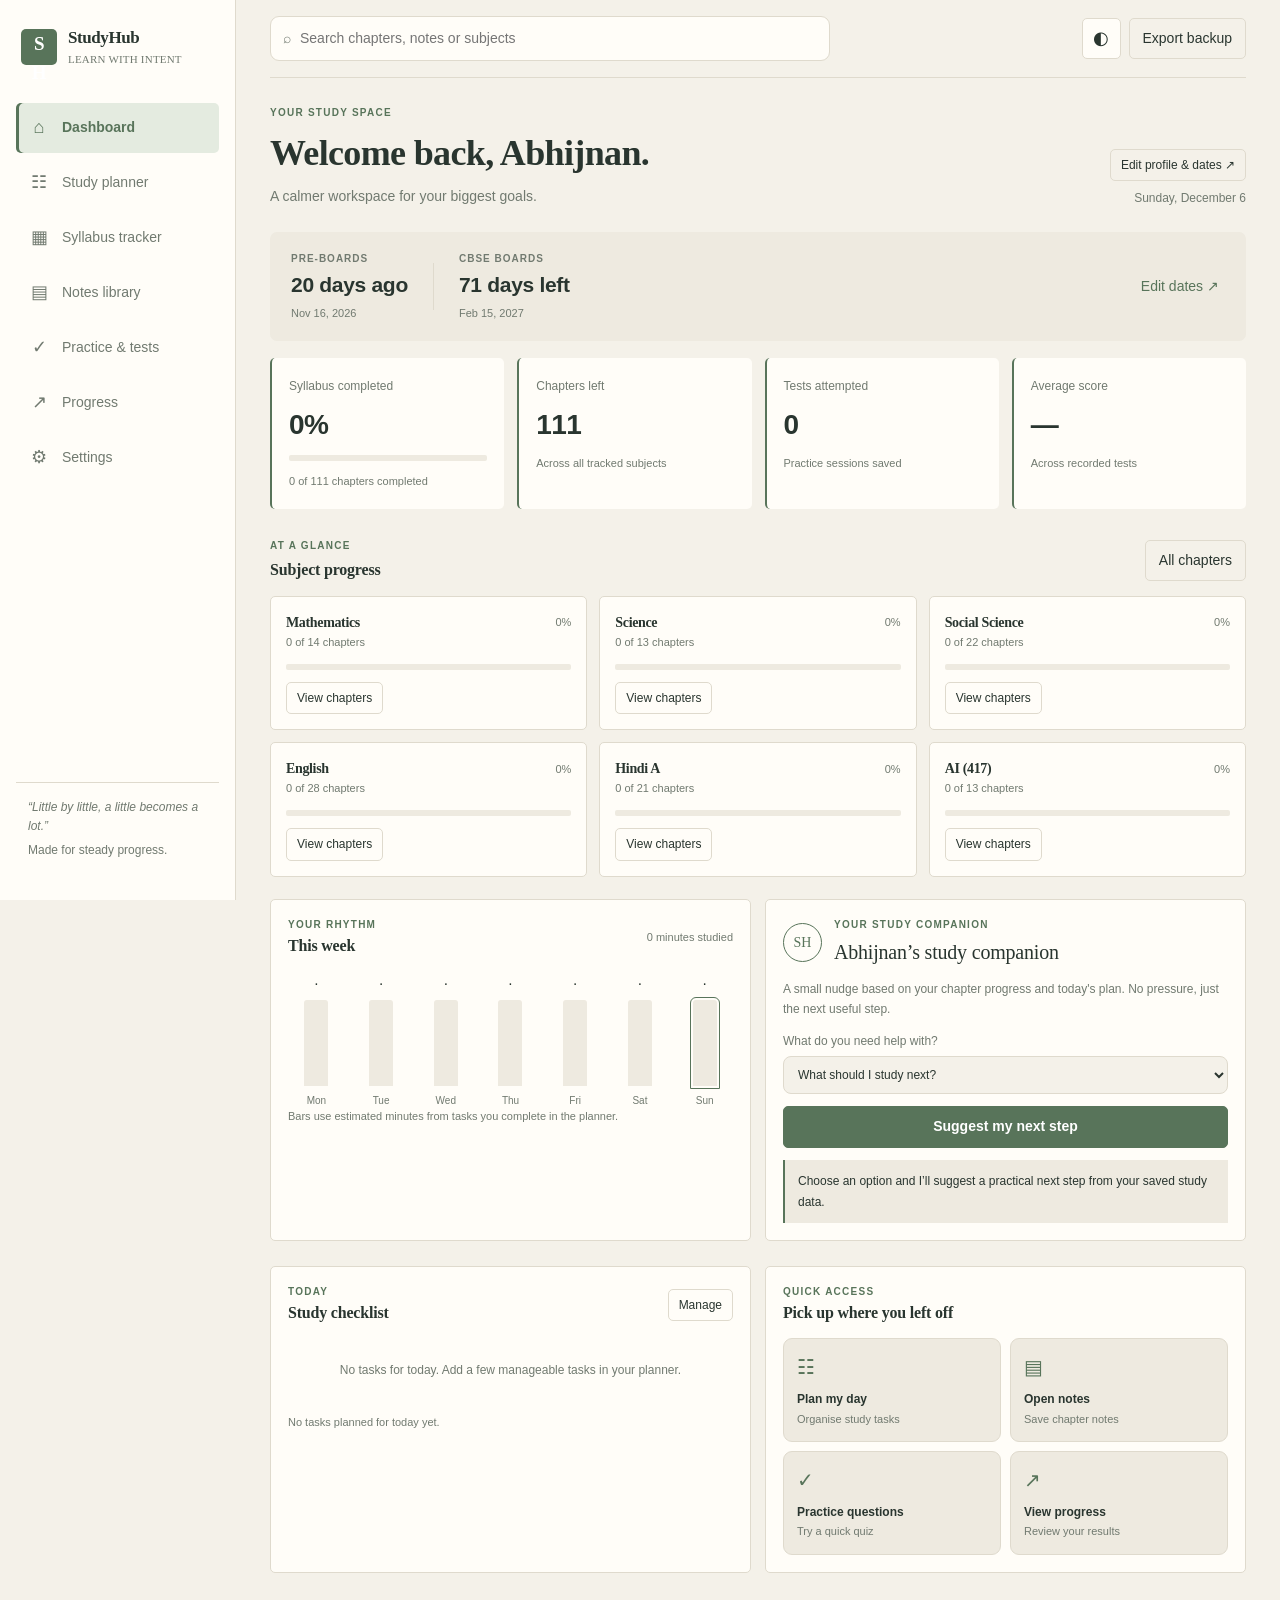
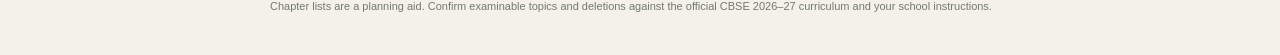
==== commit 9927b47b: "Refresh StudyHub visual shell and mobile navigation" ====
--- a/studyhub/index.html
+++ b/studyhub/index.html
@@ -2,14 +2,19 @@
 <html lang="en">
 <head>
   <meta charset="utf-8">
-  <meta name="viewport" content="width=device-width, initial-scale=1">
+  <meta name="viewport" content="width=device-width, initial-scale=1, viewport-fit=cover">
   <meta name="description" content="A personal CBSE Class 10 study planner, syllabus tracker, notes library and practice log.">
+  <meta name="theme-color" content="#101722">
   <title>StudyHub — Class 10</title>
-  <link rel="stylesheet" href="style.css">
+  <link rel="preconnect" href="https://fonts.googleapis.com">
+  <link rel="preconnect" href="https://fonts.gstatic.com" crossorigin>
+  <link href="https://fonts.googleapis.com/css2?family=Plus+Jakarta+Sans:wght@400;500;600;700;800&display=swap" rel="stylesheet">
+  <link rel="stylesheet" href="style.css?v=20261027">
 </head>
 <body>
-  <aside class="sidebar" id="sidebar">
-    <a class="brand" href="#" data-page="dashboard"><span class="brand-mark">S</span><span>StudyHub<small>CBSE · Class 10</small></span></a>
+  <div class="sidebar-scrim" id="sidebarScrim" aria-hidden="true"></div>
+  <aside class="sidebar" id="sidebar" aria-label="StudyHub navigation">
+    <a class="brand" href="#" data-page="dashboard"><span class="brand-mark">S<span>H</span></span><span>StudyHub<small>LEARN WITH INTENT</small></span></a>
     <nav class="nav" aria-label="Main navigation">
       <button class="nav-link active" data-page="dashboard"><span>⌂</span> Dashboard</button>
       <button class="nav-link" data-page="planner"><span>☷</span> Study planner</button>
@@ -27,18 +32,18 @@
 
   <main class="main">
     <header class="topbar">
-      <button class="mobile-menu" id="mobileMenu" aria-label="Toggle navigation">☰</button>
+      <button class="mobile-menu" id="mobileMenu" aria-label="Open navigation" aria-controls="sidebar" aria-expanded="false">☰</button>
       <label class="search-wrap"><span>⌕</span><input id="globalSearch" type="search" placeholder="Search chapters, notes or subjects"></label>
       <div class="top-actions">
         <button class="icon-button" id="themeToggle" title="Switch theme" aria-label="Switch theme">◐</button>
-        <button class="button button-outline" id="exportData">Export backup</button>
+        <button class="button button-outline export-button" id="exportData">Export backup</button>
       </div>
     </header>
 
     <section class="page active" id="page-dashboard">
       <div class="welcome-row">
-        <div><p class="eyebrow">YOUR STUDY SPACE</p><h1 id="greeting">Welcome back, Student.</h1><p class="muted">Keep it simple. Show up every day.</p></div>
-        <div class="welcome-actions"><button class="button button-outline button-small" data-open="settings">Edit profile & dates ↗</button><div class="date-label" id="todayLabel"></div></div>
+        <div><p class="eyebrow"><span class="eyebrow-dot"></span> YOUR STUDY SPACE</p><h1 id="greeting">Welcome back, Student.</h1><p class="muted">A calmer workspace for your biggest goals.</p></div>
+        <div class="welcome-actions"><button class="button button-outline button-small" data-open="settings">Edit profile & dates ↗</button><div class="date-pill"><span class="date-live-dot"></span><div class="date-label" id="todayLabel"></div></div></div>
       </div>
       <div class="exam-strip">
         <div><span class="exam-label">PRE-BOARDS</span><strong id="preboardCountdown">Set a date</strong><small id="preboardDateLabel">Add your exam date in settings</small></div>
@@ -186,6 +191,6 @@
   </main>
   <div id="toast" class="toast" role="status" aria-live="polite"></div>
   <script src="notes-data.js"></script>
-  <script src="app.js"></script>
+  <script src="app.js?v=20261027"></script>
 </body>
 </html>
--- a/studyhub/style.css
+++ b/studyhub/style.css
@@ -98,3 +98,8 @@
 #studentName{text-transform:none}
 @media(max-width:900px){.personal-study-row{grid-template-columns:1fr}}
 @media(max-width:650px){.settings-panel #settingsForm{grid-template-columns:1fr}.settings-panel #settingsForm .form-actions{grid-column:auto}.week-bars{gap:6px}}
+
+/* Profile controls and stronger responsive dashboard hierarchy */
+.welcome-actions{display:flex;flex-direction:column;align-items:flex-end;gap:8px;flex-shrink:0}
+.welcome-actions .date-label{white-space:nowrap}
+@media(max-width:760px){.welcome-actions{align-items:flex-start;flex-direction:row;flex-wrap:wrap}.welcome-actions .date-label{align-self:center}}
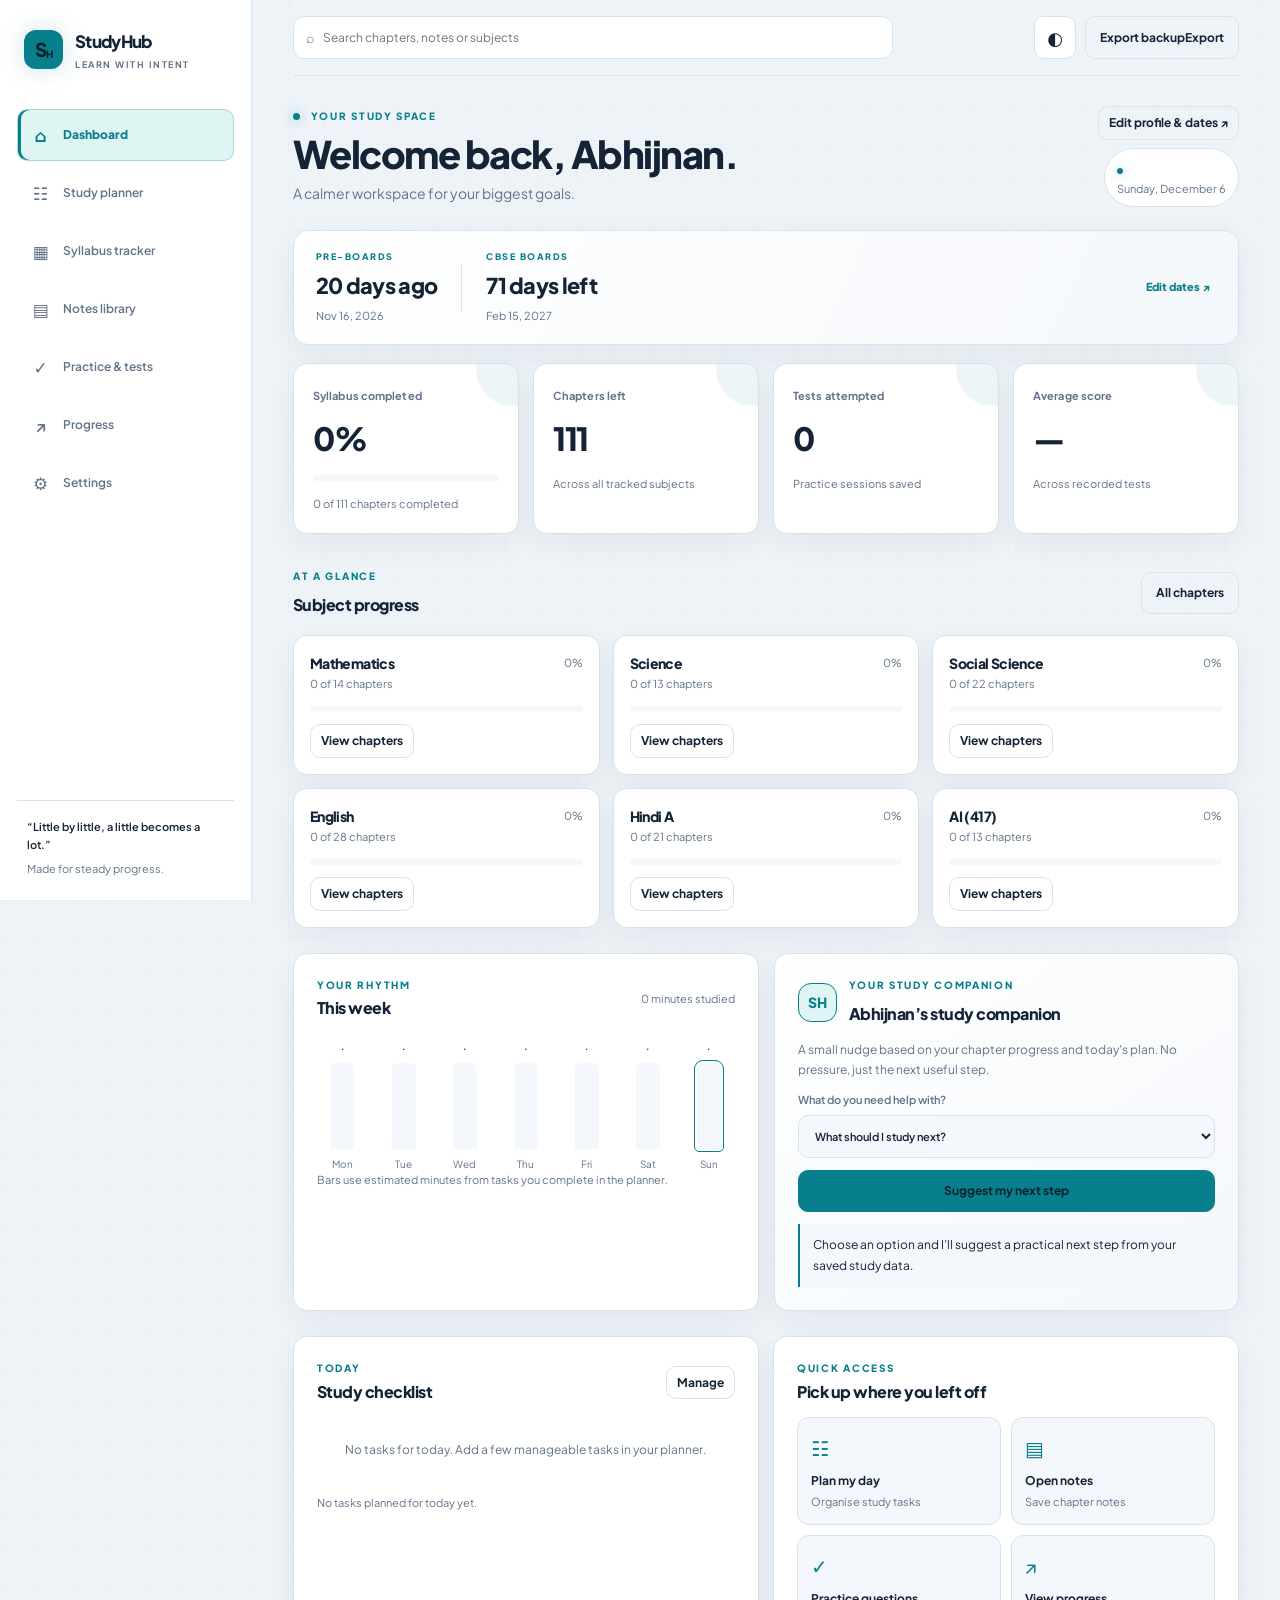
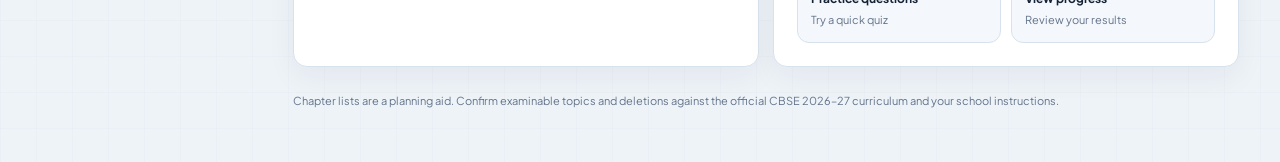
==== commit b6a3da46: "Keep the export backup action available on phones" ====
--- a/studyhub/index.html
+++ b/studyhub/index.html
@@ -36,7 +36,7 @@
       <label class="search-wrap"><span>⌕</span><input id="globalSearch" type="search" placeholder="Search chapters, notes or subjects"></label>
       <div class="top-actions">
         <button class="icon-button" id="themeToggle" title="Switch theme" aria-label="Switch theme">◐</button>
-        <button class="button button-outline export-button" id="exportData">Export backup</button>
+        <button class="button button-outline export-button" id="exportData"><span class="export-full">Export backup</span><span class="export-short">Export</span></button>
       </div>
     </header>
 
--- a/studyhub/style.css
+++ b/studyhub/style.css
@@ -103,3 +103,311 @@
 .welcome-actions{display:flex;flex-direction:column;align-items:flex-end;gap:8px;flex-shrink:0}
 .welcome-actions .date-label{white-space:nowrap}
 @media(max-width:760px){.welcome-actions{align-items:flex-start;flex-direction:row;flex-wrap:wrap}.welcome-actions .date-label{align-self:center}}
+
+
+/* ──────────────────────────────────────────────────────────
+   STUDYHUB / AFTER HOURS
+   Portfolio-inspired atmosphere with a distinct navy-teal palette
+   and responsive app layout. App data and interactions unchanged.
+────────────────────────────────────────────────────────── */
+:root {
+  color-scheme: dark;
+  --bg: #0d131d;
+  --surface: #131d2a;
+  --surface-soft: #192535;
+  --text: #eaf1f8;
+  --muted: #90a0b4;
+  --line: #26364a;
+  --accent: #59d6c5;
+  --accent-soft: #183a40;
+  --success: #77d9a6;
+  --warning: #f3be70;
+  --shadow: 0 12px 36px rgba(0,0,0,.12);
+}
+:root[data-theme="light"] {
+  color-scheme: light;
+  --bg: #eef3f8;
+  --surface: #ffffff;
+  --surface-soft: #f4f7fb;
+  --text: #142336;
+  --muted: #62738a;
+  --line: #d8e2ed;
+  --accent: #087f8c;
+  --accent-soft: #dff5f3;
+  --success: #227c55;
+  --warning: #96611b;
+  --shadow: 0 10px 30px rgba(18,38,63,.055);
+}
+:root[data-theme="dark"] {
+  color-scheme: dark;
+  --bg: #0d131d;
+  --surface: #131d2a;
+  --surface-soft: #192535;
+  --text: #eaf1f8;
+  --muted: #90a0b4;
+  --line: #26364a;
+  --accent: #59d6c5;
+  --accent-soft: #183a40;
+  --success: #77d9a6;
+  --warning: #f3be70;
+  --shadow: 0 12px 36px rgba(0,0,0,.12);
+}
+html { scroll-behavior:smooth; -webkit-text-size-adjust:100%; }
+body {
+  font-family:"Plus Jakarta Sans",system-ui,-apple-system,BlinkMacSystemFont,"Segoe UI",sans-serif;
+  font-size:14px; line-height:1.65; overflow-x:hidden; min-width:320px;
+  background-color:var(--bg);
+  background-image:linear-gradient(rgba(135,164,196,.035) 1px,transparent 1px),
+    linear-gradient(90deg,rgba(135,164,196,.035) 1px,transparent 1px);
+  background-size:36px 36px;
+  -webkit-font-smoothing:antialiased;
+}
+button,input,select,textarea {font:inherit}
+button,select,input[type="date"],input[type="checkbox"],input[type="radio"] {touch-action:manipulation}
+button,a,input,select,textarea {-webkit-tap-highlight-color:transparent}
+button:disabled {opacity:.55;cursor:not-allowed}
+h1,h2,h3,.brand {font-family:"Plus Jakarta Sans",system-ui,sans-serif;letter-spacing:-.045em}
+a {color:var(--accent)}
+.sidebar {
+  width:252px;padding:27px 17px 18px;
+  background:color-mix(in srgb,var(--surface) 95%,transparent);
+  border-right:1px solid var(--line);
+  backdrop-filter:blur(18px);-webkit-backdrop-filter:blur(18px);
+}
+.brand {gap:12px;margin:0 7px 36px;font-size:17px;font-weight:800;letter-spacing:-.7px}
+.brand small {font-size:9px;letter-spacing:1.5px;font-weight:700;color:var(--muted);margin-top:3px}
+.brand-mark {
+  width:39px;height:39px;border-radius:12px;background:var(--accent);
+  color:#082029;display:flex;align-items:center;justify-content:center;
+  font-size:19px;font-weight:800;position:relative;letter-spacing:-2px;
+  box-shadow:0 0 24px color-mix(in srgb,var(--accent) 20%,transparent)
+}
+.brand-mark span {font-size:10px;align-self:flex-end;margin:0 0 7px 1px;letter-spacing:-.5px}
+.nav {gap:6px}
+.nav-link {
+  border:1px solid transparent;border-radius:10px;padding:11px 12px;
+  gap:12px;font-size:12px;font-weight:600;min-height:43px;
+  transition:background .18s,border-color .18s,color .18s,transform .18s;
+}
+.nav-link span {font-size:17px;width:21px}
+.nav-link:hover {background:var(--surface-soft);color:var(--text);border-color:var(--line)}
+.nav-link.active {
+  background:var(--accent-soft);color:var(--accent);font-weight:800;
+  border-color:color-mix(in srgb,var(--accent) 24%,transparent);
+  box-shadow:inset 3px 0 var(--accent);
+}
+.sidebar-bottom {font-size:11px;border-top-color:var(--line);padding:17px 10px 4px}
+.sidebar-bottom p {color:var(--text);font-style:normal;font-weight:600}
+.main {margin-left:252px;padding:0 clamp(18px,3.2vw,48px) 52px;max-width:1800px}
+.topbar {
+  position:sticky;top:0;z-index:4;height:76px;margin-bottom:30px;
+  background:color-mix(in srgb,var(--bg) 87%,transparent);
+  backdrop-filter:blur(16px);-webkit-backdrop-filter:blur(16px);
+  border-bottom:1px solid var(--line);gap:14px;
+}
+.search-wrap {
+  max-width:600px;background:var(--surface);border-color:var(--line);
+  border-radius:11px;min-height:43px;transition:border-color .2s,box-shadow .2s
+}
+.search-wrap:focus-within {border-color:var(--accent);box-shadow:0 0 0 3px color-mix(in srgb,var(--accent) 12%,transparent)}
+.search-wrap input {font-size:12px;outline:0!important}
+.top-actions {gap:9px}
+.button,.icon-button {
+  border:1px solid var(--line);border-radius:10px;background:var(--surface);
+  color:var(--text);padding:10px 14px;min-height:41px;font-size:12px;font-weight:700;
+  transition:transform .18s,border-color .18s,background .18s,box-shadow .18s;
+}
+.button:hover,.icon-button:hover {border-color:var(--accent);transform:translateY(-1px)}
+.button-primary {background:var(--accent);border-color:var(--accent);color:#09222a}
+.button-primary:hover {box-shadow:0 7px 20px color-mix(in srgb,var(--accent) 18%,transparent)}
+.button-outline {background:transparent}
+.button-small {min-height:32px;padding:6px 10px}
+.icon-button {width:42px;padding:6px;font-size:18px}
+.mobile-menu {min-width:42px;min-height:42px;border-radius:10px}
+.welcome-row {align-items:center;margin-bottom:23px;gap:18px}
+.welcome-row h1,.page-heading h1 {font-size:clamp(26px,3vw,38px);line-height:1.18;font-weight:800;letter-spacing:-1.5px}
+.eyebrow {font-size:10px;letter-spacing:1.7px;font-weight:800;margin-bottom:8px}
+.eyebrow-dot,.date-live-dot {
+  display:inline-block;width:7px;height:7px;border-radius:50%;background:var(--accent);
+  margin-right:7px;box-shadow:0 0 12px color-mix(in srgb,var(--accent) 48%,transparent);
+}
+.date-pill {
+  border:1px solid var(--line);background:var(--surface);border-radius:999px;
+  padding:8px 12px;white-space:nowrap
+}
+.date-label {font-size:11px;color:var(--muted)}
+.date-live-dot {width:6px;height:6px;margin-right:7px}
+.exam-strip {
+  border:1px solid var(--line);border-radius:15px;padding:19px 22px;
+  background:linear-gradient(115deg,var(--surface) 0%,var(--surface-soft) 100%);
+  box-shadow:var(--shadow);gap:24px;margin-bottom:18px;min-width:0
+}
+.exam-strip strong {font-size:clamp(17px,1.7vw,24px);font-weight:800;letter-spacing:-.7px}
+.exam-label {color:var(--accent);font-size:9px;letter-spacing:1.5px;font-weight:800}
+.exam-strip small {font-size:11px}
+.exam-divider {background:var(--line)}
+.text-button {font-size:11px;font-weight:800}
+.stats-grid {gap:14px;margin-bottom:34px}
+.stat-card,.panel,.subject-card {
+  border:1px solid var(--line);border-radius:14px;box-shadow:var(--shadow);
+  background:var(--surface);min-width:0
+}
+.stat-card {padding:19px;border-top:1px solid var(--line);position:relative;overflow:hidden}
+.stat-card::after {
+  content:"";position:absolute;width:74px;height:74px;right:-32px;top:-32px;border-radius:50%;
+  background:color-mix(in srgb,var(--accent) 7%,transparent);pointer-events:none
+}
+.stat-title {font-size:11px;font-weight:700;letter-spacing:.1px}
+.stat-number {font-size:clamp(24px,2.5vw,32px);font-weight:800;letter-spacing:-1.3px}
+.progress {height:6px;background:var(--surface-soft);border-radius:999px;margin:10px 0}
+.progress span {background:var(--accent);border-radius:999px}
+.section-heading {margin-bottom:16px}
+.section-heading h2,.panel h2 {font-family:"Plus Jakarta Sans",sans-serif;font-size:16px;font-weight:800;letter-spacing:-.5px}
+.panel {padding:clamp(15px,2vw,23px)}
+.subject-grid {gap:13px}
+.subject-card {padding:16px;transition:transform .18s,border-color .18s}
+.subject-card:hover {transform:translateY(-2px);border-color:var(--accent)}
+.subject-card h3 {font-size:14px;font-weight:800}
+.subject-count {font-size:11px}
+.personal-study-row {gap:15px;margin-top:25px}
+.week-bars {gap:clamp(5px,1vw,12px)}
+.week-track {background:var(--surface-soft);border-radius:6px 6px 2px 2px}
+.week-fill {background:linear-gradient(180deg,var(--accent),color-mix(in srgb,var(--accent) 65%,#6976e8));border-radius:6px 6px 2px 2px}
+.assistant-panel {background:linear-gradient(145deg,var(--surface),var(--surface-soft))}
+.assistant-stamp {border-radius:13px;background:var(--accent-soft);border-color:var(--accent);font-family:"Plus Jakarta Sans",sans-serif;font-weight:800}
+.assistant-top h2 {font-weight:800}
+.assistant-reply {border-left-color:var(--accent);border-radius:0 10px 10px 0;background:var(--surface-soft)}
+.quick-links {gap:10px}
+.quick-links button {
+  border:1px solid var(--line);border-radius:12px;background:var(--surface-soft);
+  transition:border-color .18s,transform .18s
+}
+.quick-links button:hover {border-color:var(--accent);transform:translateY(-2px)}
+.page-heading {margin-bottom:25px}
+.page-heading p.muted {max-width:680px}
+.form-grid {gap:15px}
+.form-grid input,.form-grid select,.form-label input,.form-label select,.form-label textarea,.select-small,.filter-row select {
+  border:1px solid var(--line);background:var(--surface-soft);border-radius:10px;
+  padding:11px 12px;min-height:43px;color:var(--text)
+}
+.form-grid input:focus,.form-grid select:focus,.form-label input:focus,.form-label select:focus,.form-label textarea:focus {
+  border-color:var(--accent);outline:0;box-shadow:0 0 0 3px color-mix(in srgb,var(--accent) 12%,transparent)
+}
+.form-label {font-weight:600;font-size:11px}
+.chapter-row {border:1px solid var(--line);background:var(--surface);border-radius:11px;transition:border-color .15s}
+.chapter-row:hover {border-color:var(--accent)}
+.status-label {border-radius:999px}
+.question {border-radius:12px}
+.feedback {border:1px solid var(--line);border-radius:10px}
+.settings-panel {max-width:860px}
+.info-box {border:1px solid var(--line);border-radius:12px}
+.toast {z-index:1000;max-width:calc(100vw - 30px)}
+/* Mobile/tablet navigation scrim */
+.sidebar-scrim {display:none;position:fixed;inset:0;z-index:5;background:rgba(2,8,18,.62);backdrop-filter:blur(3px);-webkit-backdrop-filter:blur(3px)}
+@media (min-width:761px) and (max-width:1100px) {
+  .sidebar {width:220px;padding:22px 12px}
+  .main {margin-left:220px;padding-left:22px;padding-right:22px}
+  .topbar {gap:9px}
+  .export-button {padding:8px 10px}
+  .stats-grid {grid-template-columns:repeat(2,minmax(0,1fr))}
+  .subject-grid {grid-template-columns:repeat(2,minmax(0,1fr))}
+  .personal-study-row {grid-template-columns:1fr}
+  .exam-strip {gap:14px;padding:16px}
+  .exam-strip .text-button {margin-left:auto}
+}
+@media (max-width:760px) {
+  .sidebar {
+    width:min(310px,86vw);max-width:310px;padding:22px 15px 18px;
+    transform:translateX(-105%);transition:transform .25s cubic-bezier(.16,1,.3,1);
+    z-index:7;box-shadow:20px 0 70px rgba(0,0,0,.22);
+    padding-top:max(22px,env(safe-area-inset-top));
+    padding-bottom:max(18px,env(safe-area-inset-bottom));
+  }
+  .sidebar.open {transform:translateX(0)}
+  .sidebar-scrim.open {display:block}
+  .main {margin-left:0;padding:0 16px max(30px,env(safe-area-inset-bottom))}
+  .topbar {height:68px;margin-bottom:22px;gap:9px;top:0}
+  .mobile-menu {display:block;flex:0 0 42px;background:var(--surface);border:1px solid var(--line)}
+  .search-wrap {min-width:0;padding:0 10px;gap:6px;flex:1}
+  .search-wrap span {font-size:16px}
+  .search-wrap input {font-size:11px;padding:10px 0}
+  .top-actions {margin-left:0;gap:6px}
+  .top-actions .icon-button {width:38px;min-width:38px;min-height:40px}
+  .export-button {display:none}
+  .welcome-row {align-items:flex-start;flex-direction:column;gap:13px;margin-bottom:18px}
+  .welcome-row h1,.page-heading h1 {font-size:clamp(25px,6vw,32px);letter-spacing:-1.15px}
+  .welcome-actions {width:100%;align-items:center;justify-content:space-between;flex-direction:row;gap:8px;flex-wrap:wrap}
+  .date-pill {padding:6px 10px}
+  .exam-strip {display:grid;grid-template-columns:minmax(0,1fr) minmax(0,1fr);gap:13px;padding:15px;margin-bottom:14px}
+  .exam-strip>div:not(.exam-divider) {min-width:0}
+  .exam-strip .exam-divider {display:none}
+  .exam-strip strong {font-size:17px;line-height:1.3;overflow-wrap:anywhere}
+  .exam-strip small {font-size:10px;line-height:1.4}
+  .exam-strip .text-button {margin:0;justify-self:start;grid-column:1/-1;padding:0}
+  .stats-grid {grid-template-columns:repeat(2,minmax(0,1fr));gap:9px;margin-bottom:24px}
+  .stat-card {padding:13px;border-radius:12px}
+  .stat-number {font-size:25px}
+  .stat-title,.stat-card small {font-size:10px}
+  .section-heading {align-items:flex-start}
+  .section-heading h2,.panel h2 {font-size:15px}
+  .subject-grid {grid-template-columns:repeat(2,minmax(0,1fr));gap:9px}
+  .subject-card {padding:12px;border-radius:12px}
+  .subject-card h3 {font-size:12px}
+  .subject-count {font-size:10px}
+  .personal-study-row,.dashboard-bottom,.notes-layout {grid-template-columns:1fr;gap:12px}
+  .panel {padding:15px;border-radius:13px}
+  .quick-links {grid-template-columns:repeat(2,minmax(0,1fr));gap:8px}
+  .quick-links button {padding:11px}
+  .quick-links b {font-size:11px}
+  .quick-links small {font-size:10px}
+  .filter-row {gap:8px}
+  .filter-row select {min-width:0;flex:1;max-width:none;font-size:11px}
+  .filter-row .search-wrap {flex-basis:100%}
+  .form-grid {grid-template-columns:1fr;gap:12px}
+  .wide-field,.form-actions {grid-column:auto}
+  .form-actions {gap:8px}
+  .form-actions .button {flex:1}
+  .guide-controls {grid-template-columns:1fr}
+  .prepared-note-heading {gap:10px}
+  .note-library-mark {min-width:52px;min-height:52px}
+  .guide-content {padding:16px}
+  .guide-content .guide-overview {font-size:14px}
+  .guide-actions {display:grid;grid-template-columns:1fr}
+  .guide-actions .button {width:100%}
+  .settings-panel #settingsForm {grid-template-columns:1fr}
+  .settings-panel #settingsForm .form-actions {grid-column:auto}
+  .settings-panel #settingsForm .form-actions .button {width:100%}
+  .quiz-options {grid-template-columns:1fr}
+  .quiz-options p {min-height:0}
+  .three-stats {grid-template-columns:1fr 1fr}
+  .chapter-row {gap:9px;padding:11px}
+  .chapter-copy b {font-size:12px;overflow-wrap:anywhere}
+  .status-label {font-size:9px;padding:3px 6px}
+  .task-row {gap:8px}
+  .task-copy b {font-size:12px}
+  .task-copy small {overflow-wrap:anywhere}
+  .week-bars {gap:5px}
+  .week-track {width:min(21px,100%)}
+  .week-day strong,.week-day small {font-size:9px}
+  .toast {left:15px;right:15px;bottom:max(15px,env(safe-area-inset-bottom));text-align:center}
+}
+@media (max-width:390px) {
+  .main {padding-left:12px;padding-right:12px}
+  .topbar {gap:6px}
+  .mobile-menu {flex-basis:38px;min-width:38px;width:38px}
+  .top-actions .icon-button {width:36px;min-width:36px}
+  .search-wrap input {font-size:10px}
+  .stats-grid {gap:7px}
+  .stat-card {padding:11px}
+  .stat-number {font-size:23px}
+  .subject-grid {grid-template-columns:1fr}
+  .welcome-actions {align-items:flex-start;flex-direction:column}
+  .quick-links {grid-template-columns:1fr 1fr}
+  .exam-strip {padding:12px;gap:10px}
+}
+@media (prefers-reduced-motion:reduce) {
+  *,*::before,*::after {scroll-behavior:auto!important;transition:none!important;animation:none!important}
+}
+@media (hover:none) {
+  .subject-card:hover,.quick-links button:hover,.button:hover {transform:none}
+}
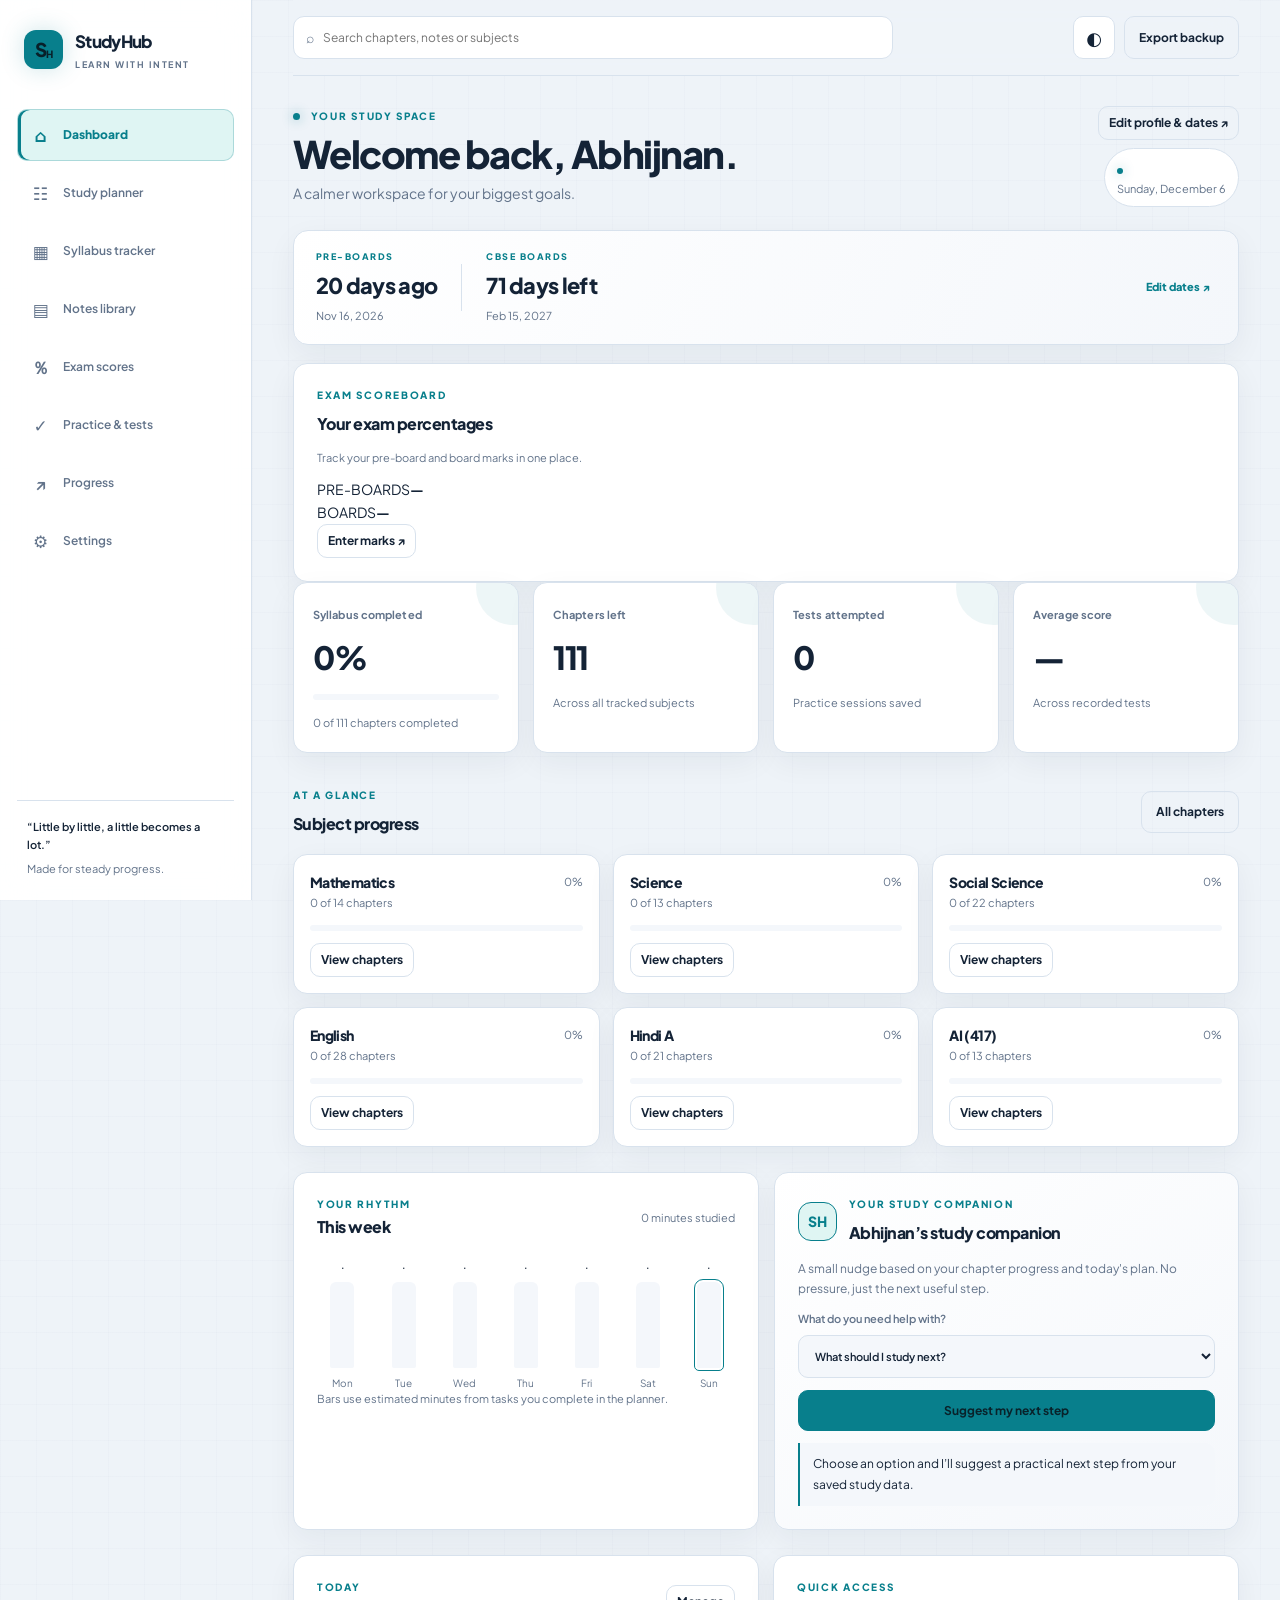
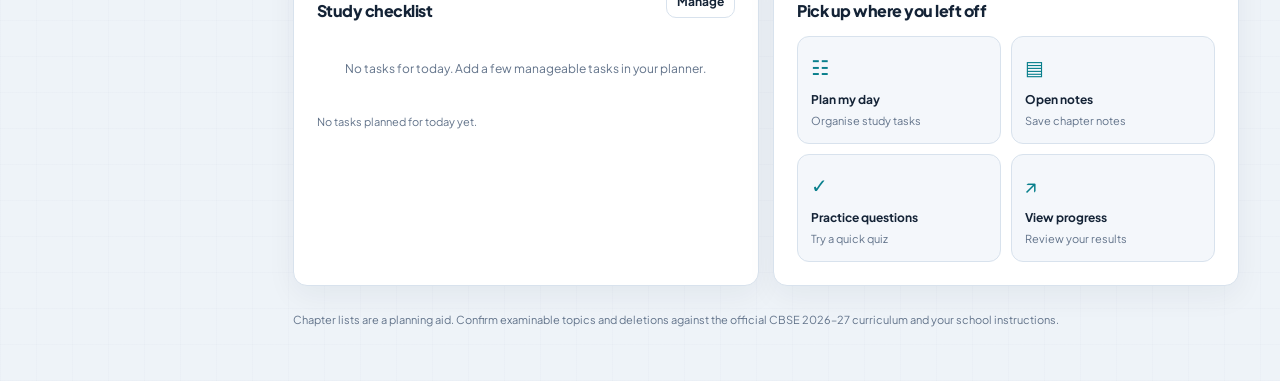
==== commit d5f55dec: "Add black theme metadata, exam scores section and chapter notes finder" ====
--- a/studyhub/index.html
+++ b/studyhub/index.html
@@ -4,12 +4,12 @@
   <meta charset="utf-8">
   <meta name="viewport" content="width=device-width, initial-scale=1, viewport-fit=cover">
   <meta name="description" content="A personal CBSE Class 10 study planner, syllabus tracker, notes library and practice log.">
-  <meta name="theme-color" content="#101722">
+  <meta name="theme-color" content="#000000">
   <title>StudyHub — Class 10</title>
   <link rel="preconnect" href="https://fonts.googleapis.com">
   <link rel="preconnect" href="https://fonts.gstatic.com" crossorigin>
   <link href="https://fonts.googleapis.com/css2?family=Plus+Jakarta+Sans:wght@400;500;600;700;800&display=swap" rel="stylesheet">
-  <link rel="stylesheet" href="style.css?v=20261027">
+  <link rel="stylesheet" href="style.css?v=20261028">
 </head>
 <body>
   <div class="sidebar-scrim" id="sidebarScrim" aria-hidden="true"></div>
@@ -20,6 +20,7 @@
       <button class="nav-link" data-page="planner"><span>☷</span> Study planner</button>
       <button class="nav-link" data-page="syllabus"><span>▦</span> Syllabus tracker</button>
       <button class="nav-link" data-page="notes"><span>▤</span> Notes library</button>
+      <button class="nav-link" data-page="exam-scores"><span>％</span> Exam scores</button>
       <button class="nav-link" data-page="practice"><span>✓</span> Practice & tests</button>
       <button class="nav-link" data-page="progress"><span>↗</span> Progress</button>
       <button class="nav-link" data-page="settings"><span>⚙</span> Settings</button>
@@ -51,6 +52,11 @@
         <div><span class="exam-label">CBSE BOARDS</span><strong id="boardCountdown">Set a date</strong><small id="boardDateLabel">15 February 2027</small></div>
         <button class="text-button" data-open="settings">Edit dates ↗</button>
       </div>
+      <section class="panel exam-score-summary">
+        <div class="exam-score-summary-copy"><p class="eyebrow">EXAM SCOREBOARD</p><h2>Your exam percentages</h2><p class="muted small-text">Track your pre-board and board marks in one place.</p></div>
+        <div class="exam-score-summary-metrics"><div><span>PRE-BOARDS</span><strong id="preboardOverallPercent">—</strong></div><div><span>BOARDS</span><strong id="boardOverallPercent">—</strong></div></div>
+        <button class="button button-outline button-small" data-open="exam-scores">Enter marks ↗</button>
+      </section>
       <div class="stats-grid">
         <article class="stat-card"><span class="stat-title">Syllabus completed</span><div class="stat-number" id="overallPercent">0%</div><div class="progress"><span id="overallProgressBar"></span></div><small id="chapterCountText">0 of 0 chapters completed</small></article>
         <article class="stat-card"><span class="stat-title">Chapters left</span><div class="stat-number" id="remainingCount">0</div><small>Across all tracked subjects</small></article>
@@ -131,9 +137,11 @@
           <span class="note-library-mark">Study<br>notes</span>
         </div>
         <div class="guide-controls">
+          <label class="form-label">Find a chapter<input id="noteSearch" type="search" placeholder="Search all notes by chapter or subject"></label>
           <label class="form-label">Subject<select id="guideSubject"></select></label>
           <label class="form-label">Chapter<select id="guideChapter"></select></label>
         </div>
+        <div id="noteChapterResults" class="note-chapter-results" aria-live="polite"></div>
         <article id="guideContent" class="guide-content"><p class="muted">Choose a subject and chapter to read the notes.</p></article>
         <div class="guide-actions">
           <button class="button button-primary" id="copyGuideToEditor">Copy to my notes editor</button>
@@ -152,6 +160,15 @@
         </section>
         <aside class="panel note-guide"><h2>Simple revision template</h2><ol><li><b>Main idea</b><br><span class="muted">Explain the concept in your own words.</span></li><li><b>Key facts and formulas</b><br><span class="muted">Keep essentials easy to scan.</span></li><li><b>Examples and diagrams</b><br><span class="muted">Add one useful example.</span></li><li><b>Mistakes to avoid</b><br><span class="muted">Record errors from practice.</span></li><li><b>Revise again</b><br><span class="muted">Write the next revision date.</span></li></ol></aside>
       </div>
+    </section>
+
+    <section class="page" id="page-exam-scores">
+      <div class="page-heading"><p class="eyebrow">YOUR TARGETS, YOUR PROGRESS</p><h1>Exam score tracker</h1><p class="muted">Enter marks for each subject to calculate your pre-board and board percentages. You can leave a subject blank until you have its result.</p></div>
+      <div class="exam-scores-grid">
+        <section class="panel exam-score-card"><div class="exam-score-title"><span class="exam-score-mark">01</span><div><h2>Pre-board results</h2><p class="muted small-text">Enter obtained marks and maximum marks for each subject.</p></div></div><div class="exam-total-result"><span>Current percentage</span><strong id="preboardScorePercent">—</strong><small id="preboardScoreSummary">No subject marks entered yet.</small></div><form id="preboardScoreForm" data-exam-form="preboard"><div id="preboardScoreFields" class="score-subject-list"></div><button class="button button-primary" type="submit">Save pre-board marks</button></form></section>
+        <section class="panel exam-score-card"><div class="exam-score-title"><span class="exam-score-mark">02</span><div><h2>Board results / target</h2><p class="muted small-text">Record actual board marks or use this section to model target marks.</p></div></div><div class="exam-total-result"><span>Current percentage</span><strong id="boardScorePercent">—</strong><small id="boardScoreSummary">No subject marks entered yet.</small></div><form id="boardScoreForm" data-exam-form="board"><div id="boardScoreFields" class="score-subject-list"></div><button class="button button-primary" type="submit">Save board marks</button></form></section>
+      </div>
+      <p class="muted small-text exam-score-note">Percentage is calculated from the subjects you have entered: total marks obtained ÷ total maximum marks × 100. This is a tracking estimate, not an official CBSE result or best-of-five calculation.</p>
     </section>
 
     <section class="page" id="page-practice">
@@ -191,6 +208,6 @@
   </main>
   <div id="toast" class="toast" role="status" aria-live="polite"></div>
   <script src="notes-data.js"></script>
-  <script src="app.js?v=20261027"></script>
+  <script src="app.js?v=20261028"></script>
 </body>
 </html>
--- a/studyhub/style.css
+++ b/studyhub/style.css
@@ -333,7 +333,9 @@
   .search-wrap input {font-size:11px;padding:10px 0}
   .top-actions {margin-left:0;gap:6px}
   .top-actions .icon-button {width:38px;min-width:38px;min-height:40px}
-  .export-button {display:none}
+  .export-button {display:inline-flex;align-items:center;justify-content:center;min-height:40px;padding:7px 9px;font-size:10px;white-space:nowrap}
+  .export-full {display:none}
+  .export-short {display:inline}
   .welcome-row {align-items:flex-start;flex-direction:column;gap:13px;margin-bottom:18px}
   .welcome-row h1,.page-heading h1 {font-size:clamp(25px,6vw,32px);letter-spacing:-1.15px}
   .welcome-actions {width:100%;align-items:center;justify-content:space-between;flex-direction:row;gap:8px;flex-wrap:wrap}
@@ -411,3 +413,5 @@
 @media (hover:none) {
   .subject-card:hover,.quick-links button:hover,.button:hover {transform:none}
 }
+
+@media (min-width:761px) { .export-short {display:none} }
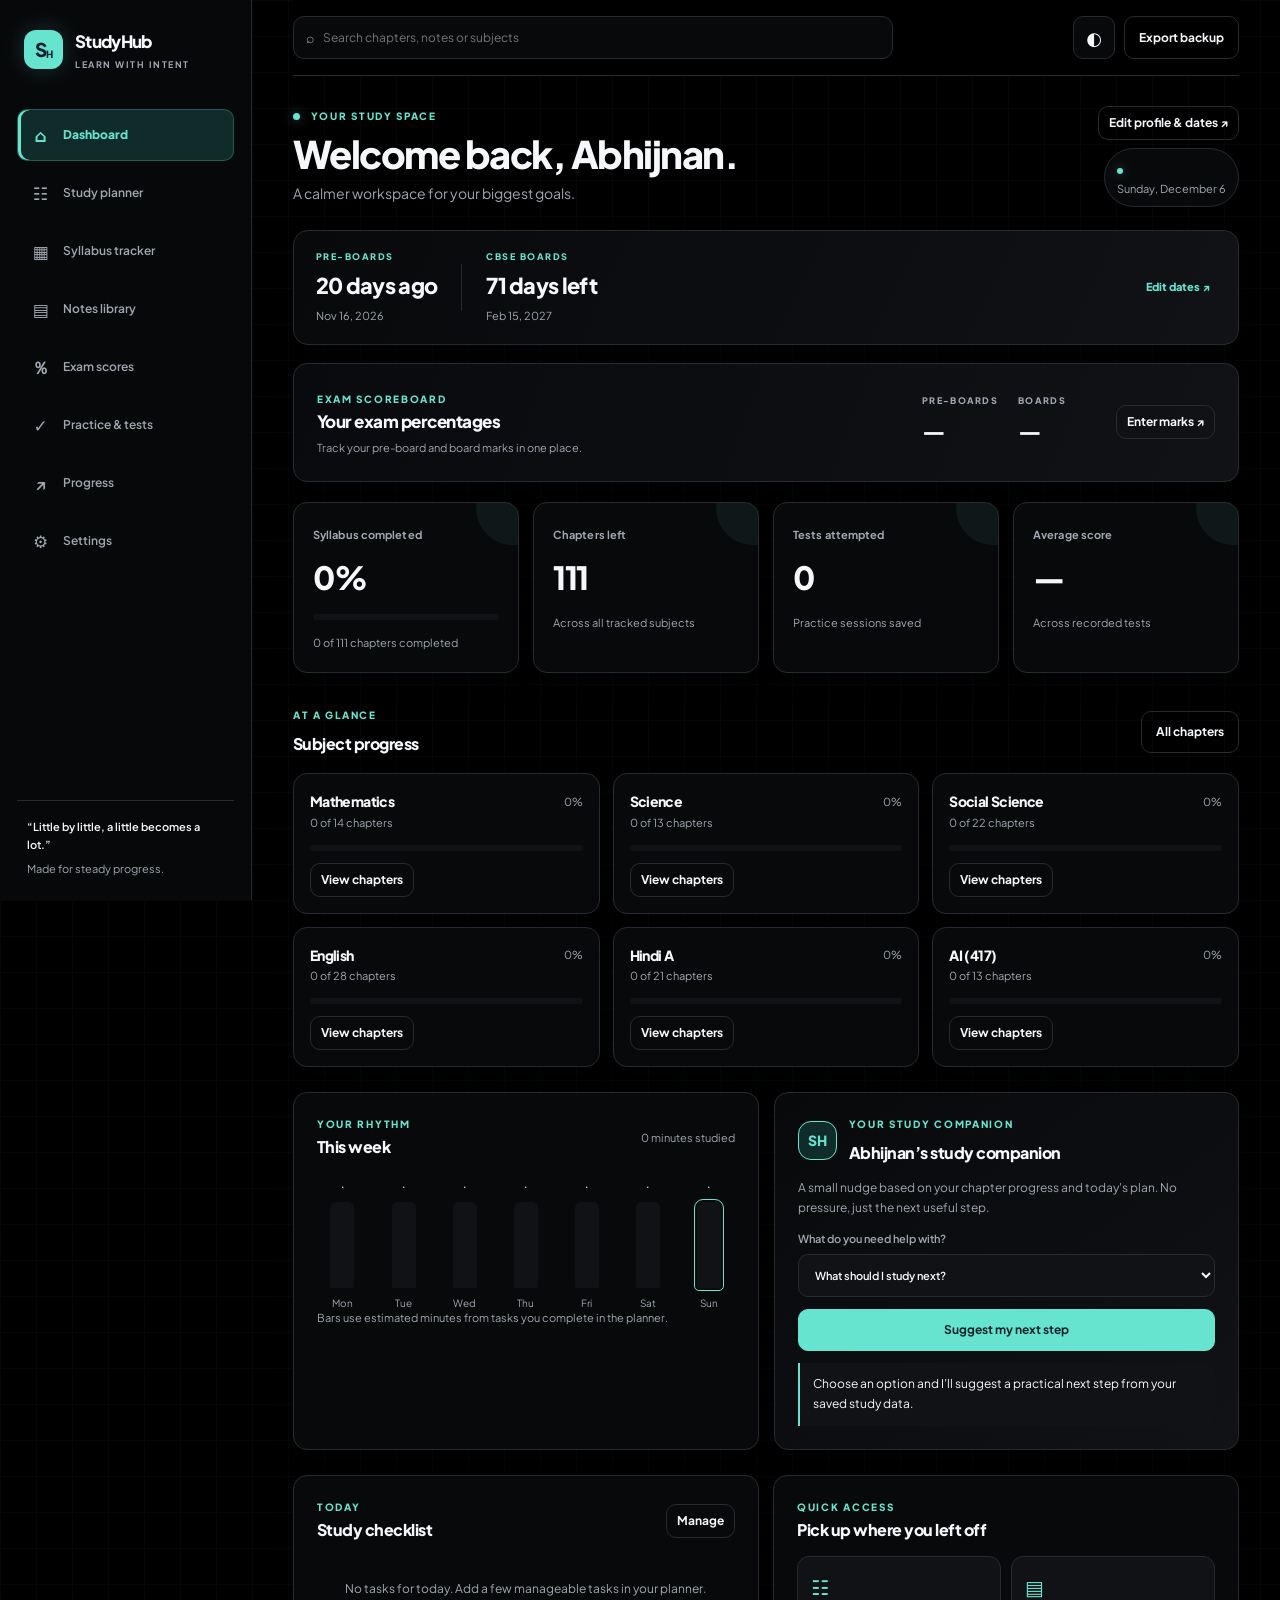
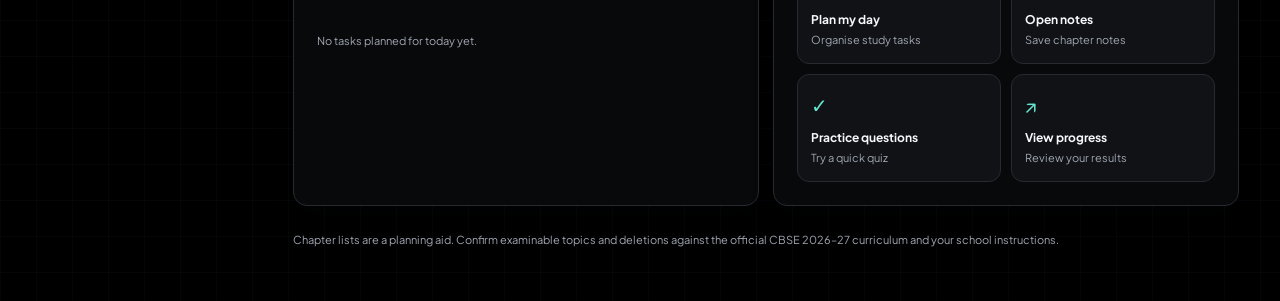
==== commit 38f9fc2b: "Make black theme the default and link official study references" ====
--- a/studyhub/index.html
+++ b/studyhub/index.html
@@ -133,7 +133,7 @@
 
       <section class="panel prepared-notes-panel">
         <div class="prepared-note-heading">
-          <div><p class="eyebrow">THE REVISION DESK</p><h2>Chapter notes, ready when you are</h2><p class="muted">Concise original notes, key points and a practice prompt for every chapter in the tracker.</p></div>
+          <div><p class="eyebrow">THE REVISION DESK</p><h2>Chapter notes, ready when you are</h2><p class="muted">Original chapter summaries, key ideas, visual revision diagrams and practice prompts, with links to official textbooks for complete reading.</p></div>
           <span class="note-library-mark">Study<br>notes</span>
         </div>
         <div class="guide-controls">
@@ -148,7 +148,7 @@
           <button class="button button-outline" id="downloadGuideNote">Download notes (.txt)</button>
           <button class="button button-outline" id="scheduleGuideRevision">Add revision task</button>
         </div>
-        <p class="guide-disclaimer">Original revision summaries for learning support. Confirm examinable topics against the official CBSE 2026–27 syllabus and your school’s instructions.</p>
+        <p class="guide-disclaimer">These are original revision aids with schematic diagrams, not copied textbook pages. Confirm examinable topics using the official CBSE curriculum and your school’s instructions. <a href="https://cbseacademic.nic.in/curriculum_2027.html" target="_blank" rel="noopener">CBSE curriculum ↗</a> · <a href="https://epathshala.nic.in/wp-content/doc/book/btextbook/textbook.htm" target="_blank" rel="noopener">Official NCERT textbooks ↗</a></p>
       </section>
       <div class="notes-layout">
         <section class="panel">
@@ -198,7 +198,7 @@
           <label class="form-label">CBSE Board exam target date<input id="boardDate" type="date"></label>
           <label class="form-label">Daily study target<select id="dailyTarget"><option value="2">2 hours</option><option value="3">3 hours</option><option value="4">4 hours</option><option value="5">5 hours</option><option value="6">6 hours</option><option value="7">7 hours</option></select></label>
           <label class="form-label">Your study companion<select id="assistantStyle"><option value="gentle">Gentle and encouraging</option><option value="direct">Short and direct</option></select></label>
-          <label class="form-label">Appearance<select id="themeSelect"><option value="light">Light</option><option value="dark">Dark</option></select></label>
+          <label class="form-label">Appearance<select id="themeSelect"><option value="dark">Pure black</option><option value="midnight">Soft charcoal</option></select></label>
           <div class="form-actions"><button class="button button-primary" type="submit">Save settings</button><button class="button button-outline" type="button" id="resetChapters">Reset chapter checkmarks</button></div>
         </form>
         <div class="info-box"><b>About your data</b><p>Your notes, tasks and progress stay in this browser on this device. Use Export backup before clearing browser data. Cloud sync and AI-generated notes are not included in this local version.</p></div>
--- a/studyhub/style.css
+++ b/studyhub/style.css
@@ -415,3 +415,89 @@
 }
 
 @media (min-width:761px) { .export-short {display:none} }
+
+
+/* PURE BLACK STUDYHUB + EXAM SCOREBOARD + VISUAL NOTE READER */
+:root {
+  color-scheme:dark;
+  --bg:#000000;--surface:#08090b;--surface-soft:#101216;--text:#f5f7fa;
+  --muted:#a0a6b2;--line:#282a31;--accent:#67e4d0;--accent-soft:#102c2a;
+  --success:#7ee0ad;--warning:#f1c27a;--shadow:0 12px 34px rgba(0,0,0,.32);
+}
+:root[data-theme="dark"] {
+  color-scheme:dark;--bg:#000000;--surface:#08090b;--surface-soft:#101216;
+  --text:#f5f7fa;--muted:#a0a6b2;--line:#282a31;--accent:#67e4d0;
+  --accent-soft:#102c2a;--success:#7ee0ad;--warning:#f1c27a;
+}
+:root[data-theme="light"] {
+  color-scheme:dark;--bg:#000000;--surface:#08090b;--surface-soft:#101216;
+  --text:#f5f7fa;--muted:#a0a6b2;--line:#282a31;--accent:#67e4d0;
+  --accent-soft:#102c2a;--success:#7ee0ad;--warning:#f1c27a;
+}
+body {background-color:#000;background-image:linear-gradient(rgba(135,164,196,.035) 1px,transparent 1px),linear-gradient(90deg,rgba(135,164,196,.035) 1px,transparent 1px);background-size:36px 36px}
+.exam-score-summary {display:grid;grid-template-columns:minmax(0,1fr) auto auto;align-items:center;gap:24px;margin:0 0 20px;background:linear-gradient(110deg,#090a0d,#101216);border-color:#272b33}
+.exam-score-summary-copy h2 {font-size:17px;margin:0}
+.exam-score-summary-copy p {margin:4px 0 0}
+.exam-score-summary-metrics {display:flex;gap:20px}
+.exam-score-summary-metrics>div {display:grid;gap:3px;min-width:74px}
+.exam-score-summary-metrics span {font-size:9px;letter-spacing:1.3px;color:var(--muted);font-weight:800}
+.exam-score-summary-metrics strong {font-size:24px;letter-spacing:-.8px}
+.exam-scores-grid {display:grid;grid-template-columns:repeat(2,minmax(0,1fr));gap:16px}
+.exam-score-card {align-self:start}
+.exam-score-title {display:flex;align-items:flex-start;gap:12px;margin-bottom:16px}
+.exam-score-title h2 {margin:0 0 4px}
+.exam-score-title p {margin:0;line-height:1.5}
+.exam-score-mark {display:grid;place-items:center;flex:0 0 42px;height:42px;border:1px solid var(--line);border-radius:12px;background:var(--surface-soft);color:var(--accent);font-weight:800}
+.exam-total-result {border:1px solid #21413d;background:linear-gradient(110deg,#0c1c1b,#101216);border-radius:12px;padding:15px;margin-bottom:15px;display:grid;grid-template-columns:1fr auto;align-items:center;gap:4px 12px}
+.exam-total-result span {font-size:10px;font-weight:750;color:var(--muted);text-transform:uppercase;letter-spacing:1px}
+.exam-total-result strong {font-size:30px;line-height:1.1;color:var(--accent)}
+.exam-total-result small {grid-column:1/-1;color:var(--muted);font-size:10px}
+.score-subject-list {display:grid;gap:10px;margin-bottom:15px}
+.score-subject-row {display:grid;grid-template-columns:minmax(0,1.3fr) minmax(70px,.8fr) minmax(70px,.8fr);gap:7px;align-items:center;padding:9px;border:1px solid var(--line);border-radius:10px;background:#050608}
+.score-subject-name {font-size:11px;font-weight:750;overflow-wrap:anywhere}
+.score-subject-row label {display:grid;gap:4px;font-size:9px;color:var(--muted)}
+.score-subject-row input {min-width:0;width:100%;padding:8px 7px;background:#101216;border:1px solid #2c3038;border-radius:7px;color:var(--text);font-size:12px}
+.score-subject-row input:focus {outline:1px solid var(--accent);border-color:var(--accent)}
+.exam-score-card form>.button {width:100%}
+.exam-score-note {margin-top:18px;line-height:1.7}
+.guide-controls {grid-template-columns:minmax(170px,.75fr) minmax(150px,.7fr) minmax(220px,1.3fr)}
+.note-chapter-results {display:grid;grid-template-columns:repeat(2,minmax(0,1fr));gap:7px;margin:0 0 14px}
+.note-chapter-result {display:flex;align-items:center;justify-content:space-between;gap:10px;text-align:left;border:1px solid var(--line);background:var(--surface);color:var(--text);border-radius:9px;padding:10px 12px;min-width:0}
+.note-chapter-result:hover,.note-chapter-result.active {border-color:var(--accent);background:var(--accent-soft)}
+.note-chapter-result strong {font-size:11px;display:block;overflow-wrap:anywhere}
+.note-chapter-result small {display:block;font-size:9px;color:var(--muted);margin-top:2px}
+.note-chapter-result .note-number {color:var(--accent);font-size:10px;font-weight:800;flex:0 0 auto}
+.note-library-progress {font-size:10px;color:var(--muted);grid-column:1/-1;margin:0 0 2px}
+.guide-content {background:#090a0d;border:1px solid var(--line);border-radius:12px}
+.guide-content .guide-label {color:var(--accent)}
+.guide-content h3 {font-weight:800}
+.guide-content h4 {color:var(--accent)}
+.guide-content .guide-overview {max-width:850px}
+.concept-visual {margin:22px 0 8px;border:1px solid #252a31;border-radius:12px;overflow:hidden;background:#030405}
+.concept-visual figcaption {padding:11px 13px;border-top:1px solid #242930;font-size:10px;line-height:1.6;color:#a0a6b2}
+.concept-visual svg {display:block;width:100%;height:auto;max-height:230px}
+.note-recall-grid {display:grid;grid-template-columns:repeat(3,minmax(0,1fr));gap:8px;margin-top:16px}
+.note-recall-card {padding:12px;border:1px solid var(--line);border-radius:9px;background:#0e1014}
+.note-recall-card strong {display:block;font-size:10px;color:var(--accent);margin-bottom:5px;letter-spacing:.3px}
+.note-recall-card span {display:block;font-size:10px;color:var(--muted);line-height:1.6}
+@media(max-width:950px) {
+  .exam-scores-grid {grid-template-columns:1fr}
+  .exam-score-summary {grid-template-columns:1fr auto}
+  .exam-score-summary-copy {grid-column:1/-1}
+  .guide-controls {grid-template-columns:repeat(2,minmax(0,1fr))}
+  .guide-controls .form-label:first-child {grid-column:1/-1}
+}
+@media(max-width:760px) {
+  .exam-score-summary {grid-template-columns:1fr;gap:14px}
+  .exam-score-summary-copy {grid-column:auto}
+  .exam-score-summary-metrics {justify-content:space-between}
+  .exam-score-summary>.button {width:100%}
+  .exam-scores-grid {grid-template-columns:1fr}
+  .score-subject-row {grid-template-columns:minmax(0,1.2fr) minmax(70px,.8fr) minmax(70px,.8fr);gap:5px;padding:7px}
+  .score-subject-name {font-size:10px}
+  .score-subject-row input {font-size:12px;padding:8px 5px}
+  .note-chapter-results {grid-template-columns:1fr}
+  .guide-controls {grid-template-columns:1fr}
+  .guide-controls .form-label:first-child {grid-column:auto}
+  .note-recall-grid {grid-template-columns:1fr}
+}
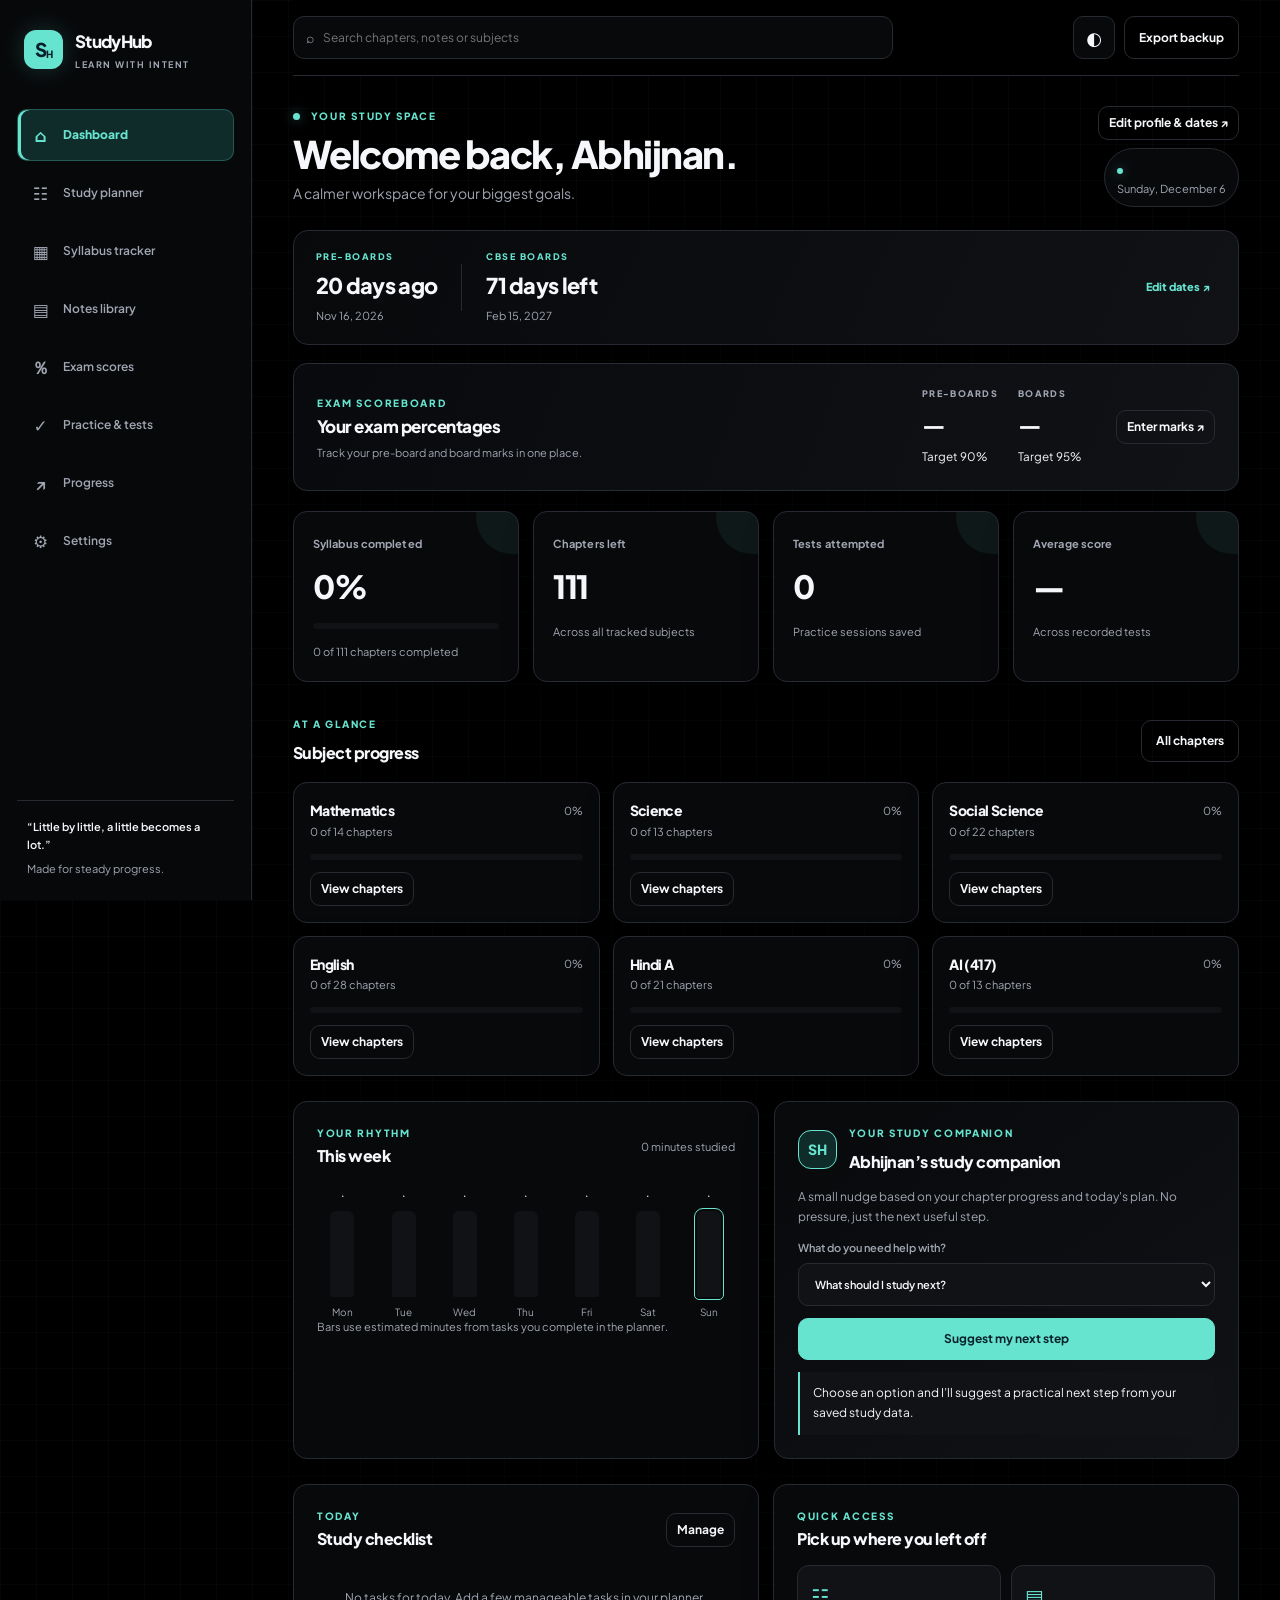
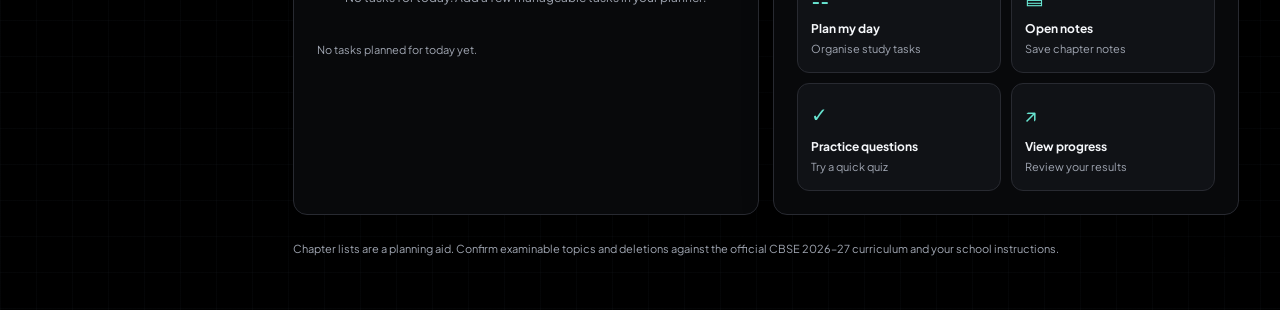
==== commit 8e1ab235: "Add pre-board and board percentage target inputs" ====
--- a/studyhub/index.html
+++ b/studyhub/index.html
@@ -54,7 +54,7 @@
       </div>
       <section class="panel exam-score-summary">
         <div class="exam-score-summary-copy"><p class="eyebrow">EXAM SCOREBOARD</p><h2>Your exam percentages</h2><p class="muted small-text">Track your pre-board and board marks in one place.</p></div>
-        <div class="exam-score-summary-metrics"><div><span>PRE-BOARDS</span><strong id="preboardOverallPercent">—</strong></div><div><span>BOARDS</span><strong id="boardOverallPercent">—</strong></div></div>
+        <div class="exam-score-summary-metrics"><div><span>PRE-BOARDS</span><strong id="preboardOverallPercent">—</strong><small id="preboardTargetLabel">Target 90%</small></div><div><span>BOARDS</span><strong id="boardOverallPercent">—</strong><small id="boardTargetLabel">Target 95%</small></div></div>
         <button class="button button-outline button-small" data-open="exam-scores">Enter marks ↗</button>
       </section>
       <div class="stats-grid">
@@ -165,8 +165,8 @@
     <section class="page" id="page-exam-scores">
       <div class="page-heading"><p class="eyebrow">YOUR TARGETS, YOUR PROGRESS</p><h1>Exam score tracker</h1><p class="muted">Enter marks for each subject to calculate your pre-board and board percentages. You can leave a subject blank until you have its result.</p></div>
       <div class="exam-scores-grid">
-        <section class="panel exam-score-card"><div class="exam-score-title"><span class="exam-score-mark">01</span><div><h2>Pre-board results</h2><p class="muted small-text">Enter obtained marks and maximum marks for each subject.</p></div></div><div class="exam-total-result"><span>Current percentage</span><strong id="preboardScorePercent">—</strong><small id="preboardScoreSummary">No subject marks entered yet.</small></div><form id="preboardScoreForm" data-exam-form="preboard"><div id="preboardScoreFields" class="score-subject-list"></div><button class="button button-primary" type="submit">Save pre-board marks</button></form></section>
-        <section class="panel exam-score-card"><div class="exam-score-title"><span class="exam-score-mark">02</span><div><h2>Board results / target</h2><p class="muted small-text">Record actual board marks or use this section to model target marks.</p></div></div><div class="exam-total-result"><span>Current percentage</span><strong id="boardScorePercent">—</strong><small id="boardScoreSummary">No subject marks entered yet.</small></div><form id="boardScoreForm" data-exam-form="board"><div id="boardScoreFields" class="score-subject-list"></div><button class="button button-primary" type="submit">Save board marks</button></form></section>
+        <section class="panel exam-score-card"><div class="exam-score-title"><span class="exam-score-mark">01</span><div><h2>Pre-board results</h2><p class="muted small-text">Enter obtained marks and maximum marks for each subject.</p></div></div><div class="exam-total-result"><span>Current percentage</span><strong id="preboardScorePercent">—</strong><small id="preboardScoreSummary">No subject marks entered yet.</small></div><form id="preboardScoreForm" data-exam-form="preboard"><label class="target-percent-field">Target percentage goal<input type="number" min="0" max="100" step="0.5" required inputmode="decimal" data-score-target="preboard" value="90"><small id="preboardScoreTargetHint">Target goal: 90%</small></label><div id="preboardScoreFields" class="score-subject-list"></div><button class="button button-primary" type="submit">Save pre-board marks</button></form></section>
+        <section class="panel exam-score-card"><div class="exam-score-title"><span class="exam-score-mark">02</span><div><h2>Board results / target</h2><p class="muted small-text">Record actual board marks or use this section to model target marks.</p></div></div><div class="exam-total-result"><span>Current percentage</span><strong id="boardScorePercent">—</strong><small id="boardScoreSummary">No subject marks entered yet.</small></div><form id="boardScoreForm" data-exam-form="board"><label class="target-percent-field">Target percentage goal<input type="number" min="0" max="100" step="0.5" required inputmode="decimal" data-score-target="board" value="95"><small id="boardScoreTargetHint">Target goal: 95%</small></label><div id="boardScoreFields" class="score-subject-list"></div><button class="button button-primary" type="submit">Save board marks</button></form></section>
       </div>
       <p class="muted small-text exam-score-note">Percentage is calculated from the subjects you have entered: total marks obtained ÷ total maximum marks × 100. This is a tracking estimate, not an official CBSE result or best-of-five calculation.</p>
     </section>
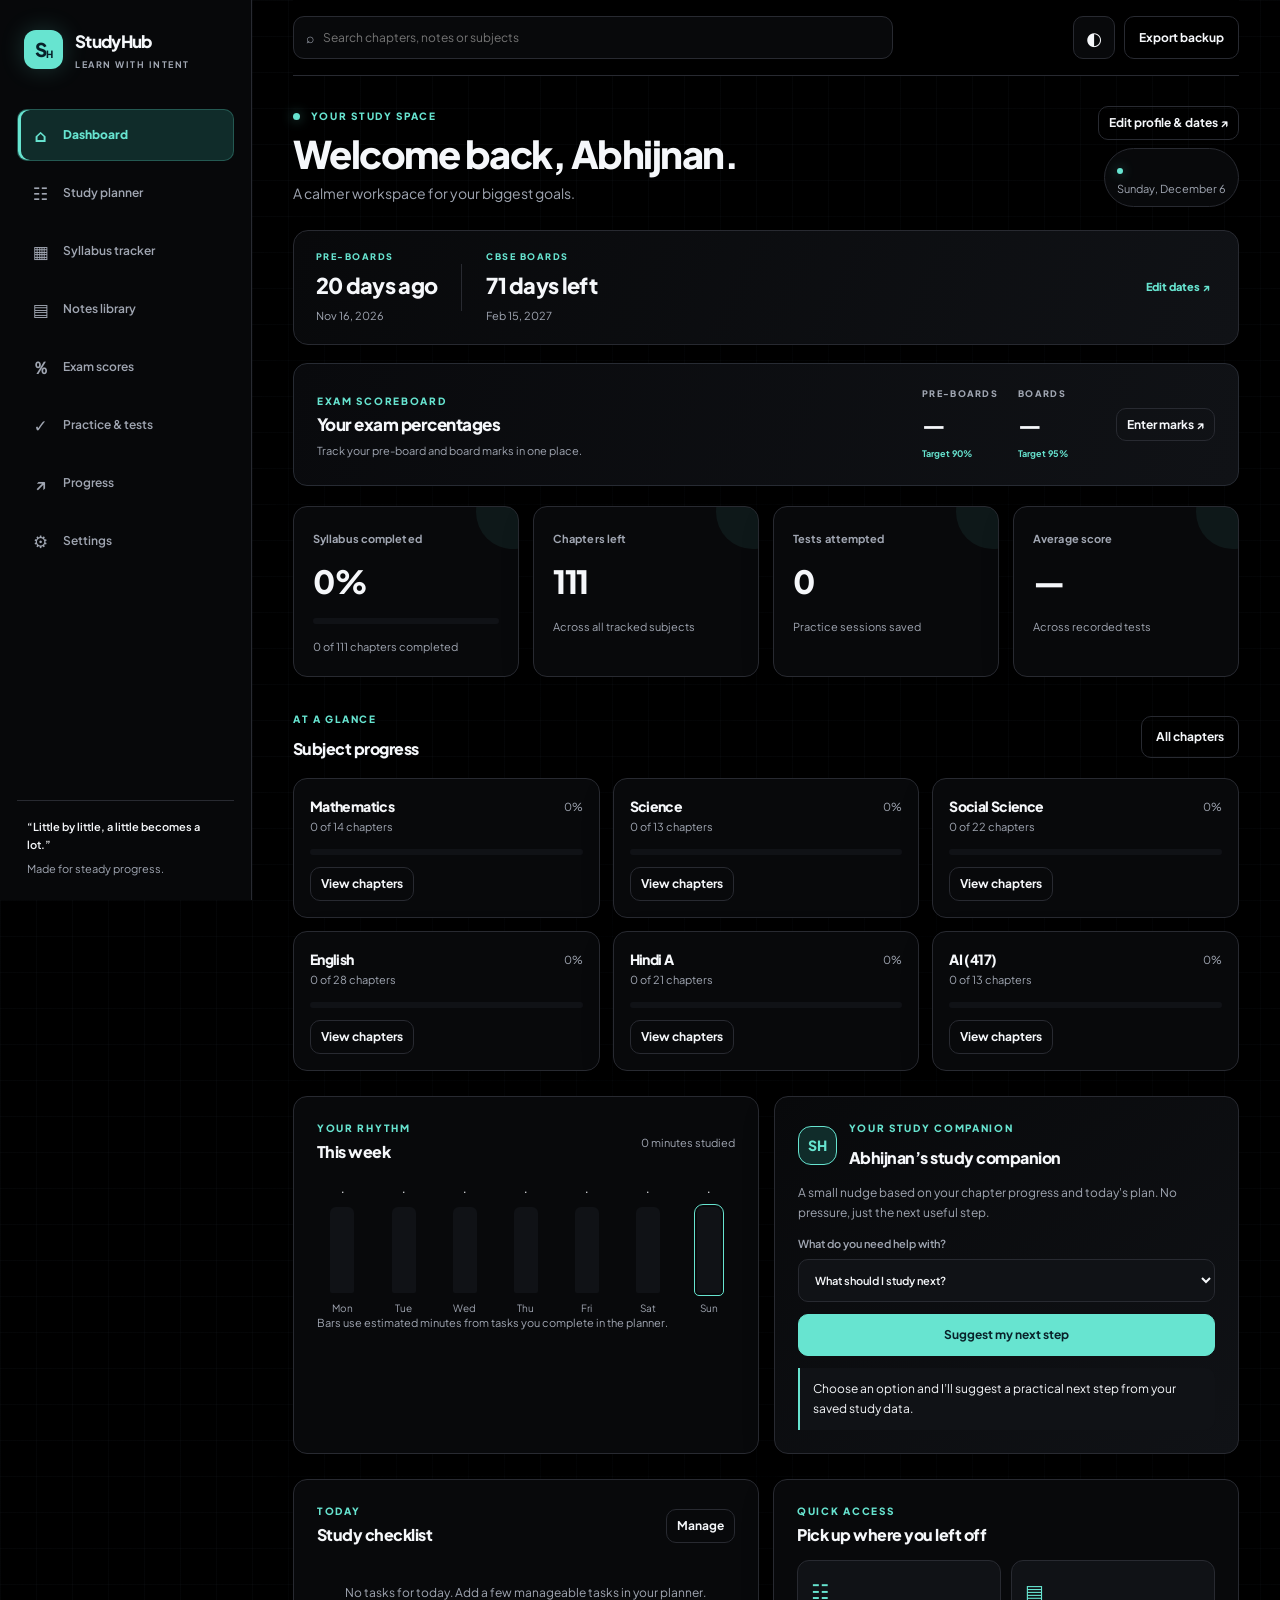
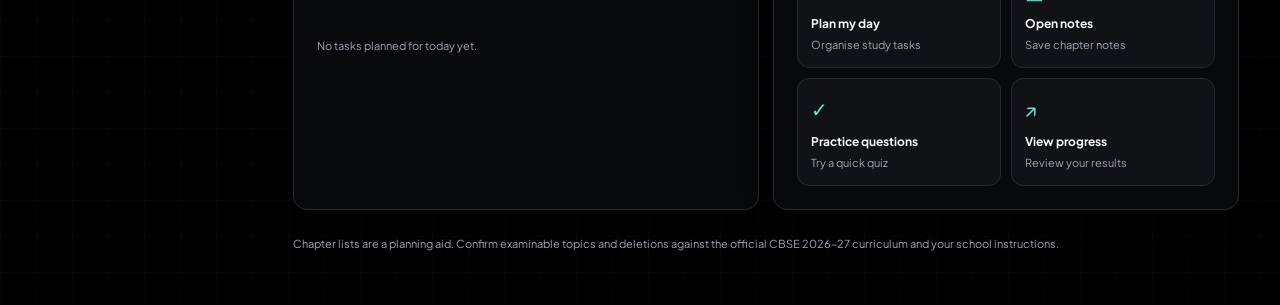
==== commit 79a11c4d: "Refresh StudyHub asset versions for latest black theme and notes" ====
--- a/studyhub/index.html
+++ b/studyhub/index.html
@@ -9,7 +9,7 @@
   <link rel="preconnect" href="https://fonts.googleapis.com">
   <link rel="preconnect" href="https://fonts.gstatic.com" crossorigin>
   <link href="https://fonts.googleapis.com/css2?family=Plus+Jakarta+Sans:wght@400;500;600;700;800&display=swap" rel="stylesheet">
-  <link rel="stylesheet" href="style.css?v=20261028">
+  <link rel="stylesheet" href="style.css?v=20261028c">
 </head>
 <body>
   <div class="sidebar-scrim" id="sidebarScrim" aria-hidden="true"></div>
@@ -207,7 +207,7 @@
     </section>
   </main>
   <div id="toast" class="toast" role="status" aria-live="polite"></div>
-  <script src="notes-data.js"></script>
-  <script src="app.js?v=20261028"></script>
+  <script src="notes-data.js?v=20261028c"></script>
+  <script src="app.js?v=20261028c"></script>
 </body>
 </html>
--- a/studyhub/style.css
+++ b/studyhub/style.css
@@ -501,3 +501,25 @@
   .guide-controls .form-label:first-child {grid-column:auto}
   .note-recall-grid {grid-template-columns:1fr}
 }
+
+
+:root[data-theme="midnight"] {
+  color-scheme:dark;--bg:#08090d;--surface:#111319;--surface-soft:#191c25;
+  --text:#f2f1fa;--muted:#a3a3b8;--line:#30313d;--accent:#b5a3ff;
+  --accent-soft:#28213f;--success:#85dcaf;--warning:#f3c77c;
+  --shadow:0 12px 34px rgba(0,0,0,.32);
+}
+:root[data-theme="midnight"] body {
+  background-color:var(--bg);
+  background-image:linear-gradient(rgba(175,160,255,.035) 1px,transparent 1px),linear-gradient(90deg,rgba(175,160,255,.035) 1px,transparent 1px);
+  background-size:36px 36px;
+}
+.target-percent-field {display:grid;gap:6px;margin:0 0 14px;color:var(--muted);font-size:11px;font-weight:700}
+.target-percent-field input {width:100%;min-height:43px;padding:10px 12px;background:var(--surface-soft);border:1px solid var(--line);border-radius:9px;color:var(--text)}
+.target-percent-field small {font-size:10px;color:var(--accent);font-weight:650}
+.exam-score-summary-metrics small {font-size:9px;color:var(--accent);font-weight:700}
+.specific-diagram svg {max-height:270px}
+@media(max-width:520px) {
+  .specific-diagram svg {min-height:150px}
+  .score-subject-row {grid-template-columns:minmax(0,1fr) minmax(62px,.75fr) minmax(62px,.75fr)}
+}
